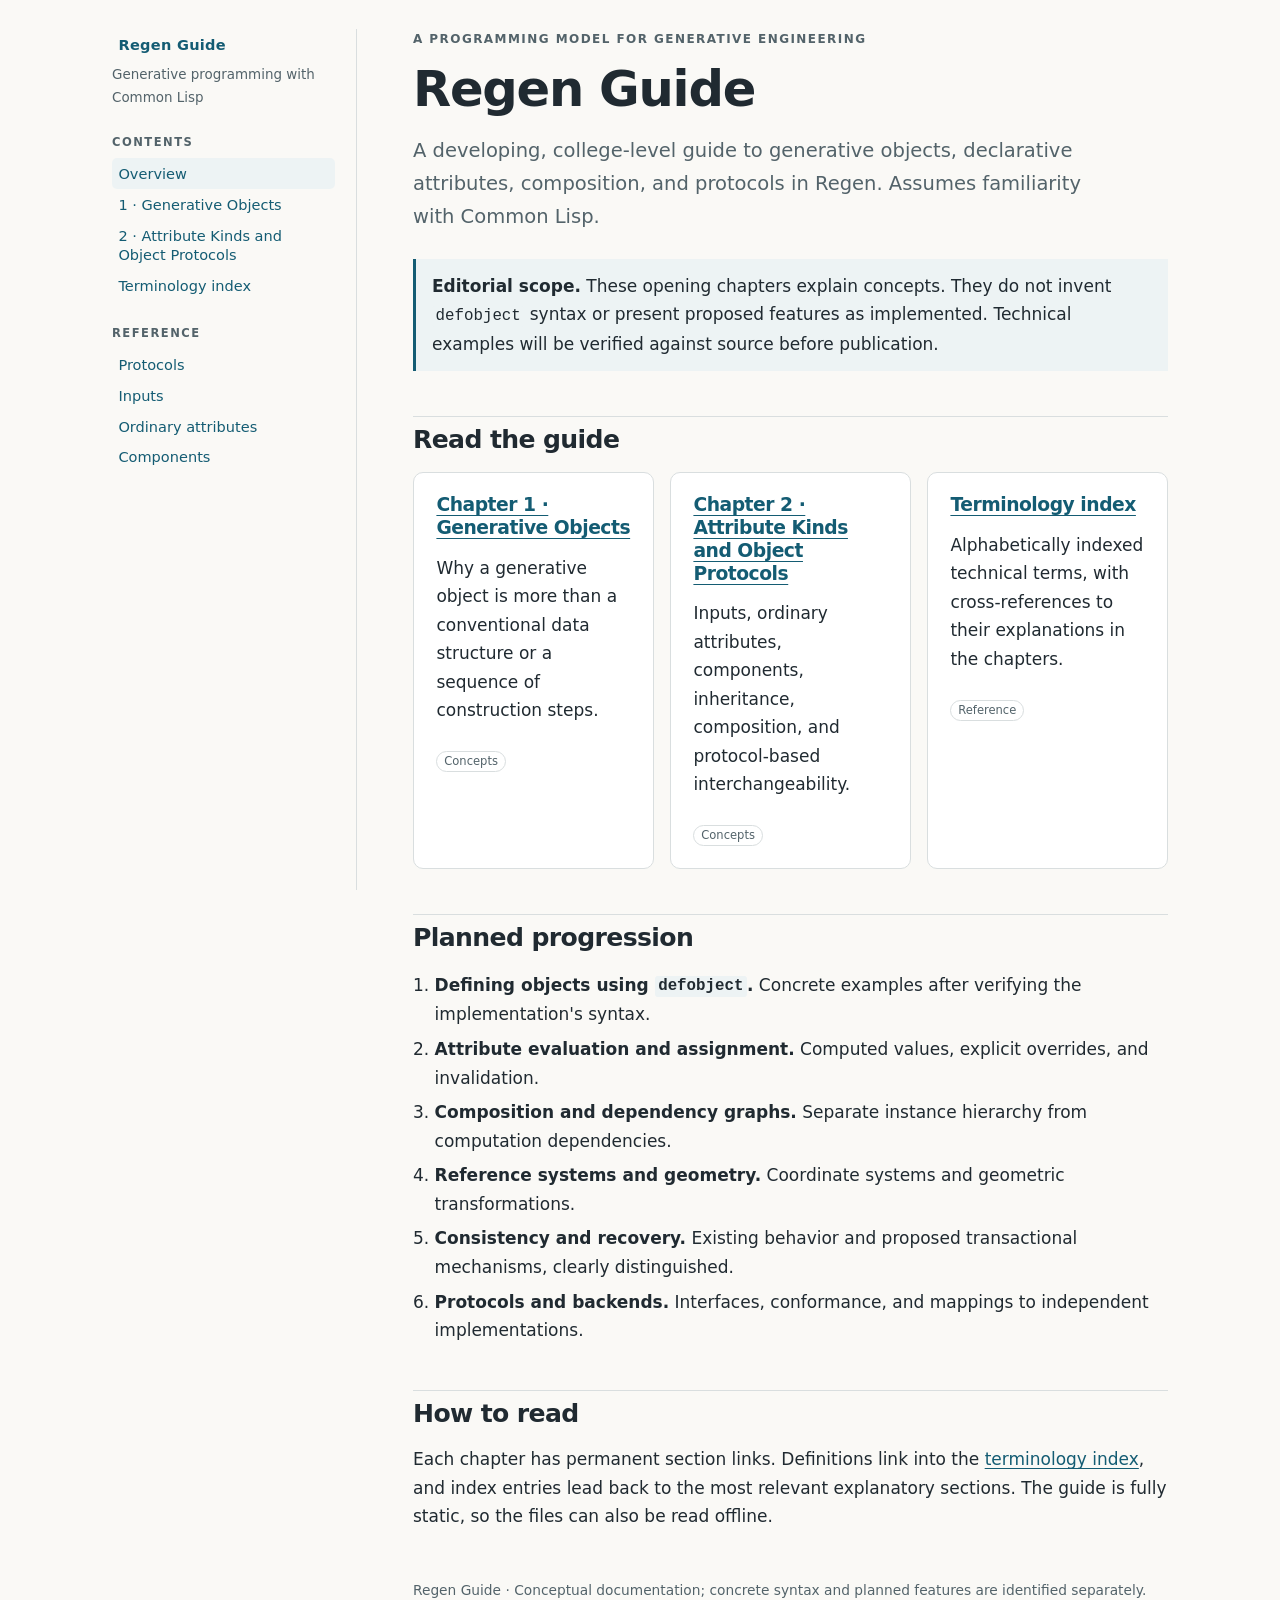
==== index.html @ 039b2e94 "Publish index.html" ====
<!doctype html>
<html lang="en"><head><meta charset="utf-8"><meta name="viewport" content="width=device-width,initial-scale=1"><meta name="description" content="Regen Guide: concepts, object protocols and terminology for generative programming with Common Lisp"><title>Home · Regen Guide</title><link rel="stylesheet" href="assets/site.css"></head>
<body><a class="skip" href="#content">Skip to content</a><div class="layout"><aside class="sidebar" aria-label="Guide navigation"><a class="brand" href="index.html">Regen Guide</a><p class="subtitle">Generative programming with Common Lisp</p><nav class="links"><div class="nav-heading">Contents</div><a href="index.html" aria-current="page">Overview</a><a href="chapters/01-generative-objects.html">1 · Generative Objects</a><a href="chapters/02-attribute-kinds-and-object-protocols.html">2 · Attribute Kinds and Object Protocols</a><a href="glossary.html">Terminology index</a><div class="nav-heading">Reference</div><a href="glossary.html#protocol">Protocols</a><a href="glossary.html#input">Inputs</a><a href="glossary.html#ordinary-attribute">Ordinary attributes</a><a href="glossary.html#component">Components</a></nav></aside><main id="content"><header class="eyebrow">A programming model for generative engineering</header>
<h1>Regen Guide</h1><p class="lead">A developing, college-level guide to generative objects, declarative attributes, composition, and protocols in Regen. Assumes familiarity with Common Lisp.</p>
<div class="note"><strong>Editorial scope.</strong> These opening chapters explain concepts. They do not invent <code>defobject</code> syntax or present proposed features as implemented. Technical examples will be verified against source before publication.</div>
<h2 id="chapters">Read the guide</h2><div class="grid">
<section class="card"><h3><a href="chapters/01-generative-objects.html">Chapter 1 · Generative Objects</a></h3><p>Why a generative object is more than a conventional data structure or a sequence of construction steps.</p><span class="badge">Concepts</span></section>
<section class="card"><h3><a href="chapters/02-attribute-kinds-and-object-protocols.html">Chapter 2 · Attribute Kinds and Object Protocols</a></h3><p>Inputs, ordinary attributes, components, inheritance, composition, and protocol-based interchangeability.</p><span class="badge">Concepts</span></section>
<section class="card"><h3><a href="glossary.html">Terminology index</a></h3><p>Alphabetically indexed technical terms, with cross-references to their explanations in the chapters.</p><span class="badge">Reference</span></section></div>
<h2 id="roadmap">Planned progression</h2><ol><li><strong>Defining objects using <code>defobject</code>.</strong> Concrete examples after verifying the implementation's syntax.</li><li><strong>Attribute evaluation and assignment.</strong> Computed values, explicit overrides, and invalidation.</li><li><strong>Composition and dependency graphs.</strong> Separate instance hierarchy from computation dependencies.</li><li><strong>Reference systems and geometry.</strong> Coordinate systems and geometric transformations.</li><li><strong>Consistency and recovery.</strong> Existing behavior and proposed transactional mechanisms, clearly distinguished.</li><li><strong>Protocols and backends.</strong> Interfaces, conformance, and mappings to independent implementations.</li></ol>
<h2 id="reading">How to read</h2><p>Each chapter has permanent section links. Definitions link into the <a href="glossary.html">terminology index</a>, and index entries lead back to the most relevant explanatory sections. The guide is fully static, so the files can also be read offline.</p><footer>Regen Guide · Conceptual documentation; concrete syntax and planned features are identified separately.</footer></main></div></body></html>
---- assets/site.css ----
:root{color-scheme:light dark;--bg:#faf9f6;--ink:#202a31;--muted:#53636a;--paper:#fff;--line:#d9dedf;--accent:#145c73;--subtle:#edf3f4;--max:1120px}
@media(prefers-color-scheme:dark){:root{--bg:#171d20;--ink:#e8ebec;--muted:#acb9be;--paper:#20282c;--line:#3b494d;--accent:#91d4e5;--subtle:#273337}}
*{box-sizing:border-box}html{scroll-behavior:smooth;scroll-padding-top:1.4rem}body{margin:0;background:var(--bg);color:var(--ink);font:17px/1.68 system-ui,-apple-system,BlinkMacSystemFont,"Segoe UI",sans-serif}a{color:var(--accent);text-underline-offset:.2em}a:hover{text-decoration-thickness:2px}.skip{position:absolute;left:-1000px;top:0;background:var(--paper);padding:.5rem}.skip:focus{left:1rem;z-index:5}.layout{max-width:var(--max);margin:auto;display:grid;grid-template-columns:245px minmax(0,1fr);gap:3.5rem;padding:1.8rem 2rem 5rem}.sidebar{position:sticky;top:1.2rem;height:calc(100vh - 2.4rem);overflow-y:auto;overscroll-behavior:contain;align-self:start;border-right:1px solid var(--line);padding-right:1.3rem}.brand{font-weight:800;font-size:1.28rem;letter-spacing:.02em;text-decoration:none}.subtitle{color:var(--muted);font-size:.84rem;margin:.3rem 0 1.5rem}.nav-heading{font-size:.72rem;text-transform:uppercase;letter-spacing:.13em;color:var(--muted);font-weight:750;margin:1.5rem 0 .35rem}.sidebar a{display:block;padding:.36rem .4rem;border-radius:5px;text-decoration:none;line-height:1.32;font-size:.91rem}.sidebar a:hover,.sidebar a[aria-current=page]{background:var(--subtle)}main{min-width:0;max-width:770px}header.eyebrow{font-size:.75rem;text-transform:uppercase;letter-spacing:.12em;color:var(--muted);font-weight:750}h1,h2,h3{line-height:1.22;letter-spacing:-.025em}h1{font-size:clamp(2rem,4vw,3.1rem);margin:.6rem 0 1rem}h2{font-size:1.57rem;margin:2.8rem 0 1rem;padding-top:.5rem;border-top:1px solid var(--line)}h3{font-size:1.17rem;margin-top:1.7rem}p{margin:.85rem 0 1.3rem}ul,ol{padding-left:1.35rem}li{margin:.38rem 0}.lead{font-size:1.22rem;color:var(--muted);max-width:44rem}.card{background:var(--paper);border:1px solid var(--line);border-radius:10px;padding:1.25rem 1.4rem;margin:1rem 0}.card h3{margin:.1rem 0 .5rem}.grid{display:grid;grid-template-columns:repeat(auto-fit,minmax(230px,1fr));gap:1rem}.grid .card{margin:0}.toc{list-style:none;padding:0}.toc li{padding:.26rem 0}.note{border-left:3px solid var(--accent);background:var(--subtle);padding:.8rem 1rem;margin:1.6rem 0}.badge{font-size:.72rem;padding:.15rem .43rem;border:1px solid var(--line);border-radius:100px;color:var(--muted);white-space:nowrap}.term{scroll-margin-top:1rem}.definition{border-bottom:1px solid var(--line);padding:.65rem 0 1.1rem}.definition dt{font-weight:750;font-size:1.1rem}.definition dd{margin:.2rem 0}.alphabet{display:flex;flex-wrap:wrap;gap:.45rem;margin:1.3rem 0}.alphabet a{border:1px solid var(--line);border-radius:5px;padding:.1rem .55rem;text-decoration:none}.bottomnav{display:flex;justify-content:space-between;flex-wrap:wrap;gap:1.2rem;margin-top:3.4rem;border-top:1px solid var(--line);padding-top:1.2rem}footer{font-size:.86rem;color:var(--muted);margin-top:3rem}code{font-size:.93em;background:var(--subtle);padding:.09rem .22rem;border-radius:3px}a:focus-visible{outline:2px solid var(--accent);outline-offset:3px}@media(max-width:760px){.layout{display:block;padding:1.2rem 1.15rem 3rem}.sidebar{position:static;height:auto;border-right:0;border-bottom:1px solid var(--line);padding:0 0 1rem;margin-bottom:1.8rem}.sidebar .links{display:flex;flex-wrap:wrap;gap:.25rem}.sidebar .nav-heading{width:100%;margin:1rem 0 0}.sidebar a{font-size:.86rem;padding:.32rem .5rem}h2{margin-top:2.1rem}}
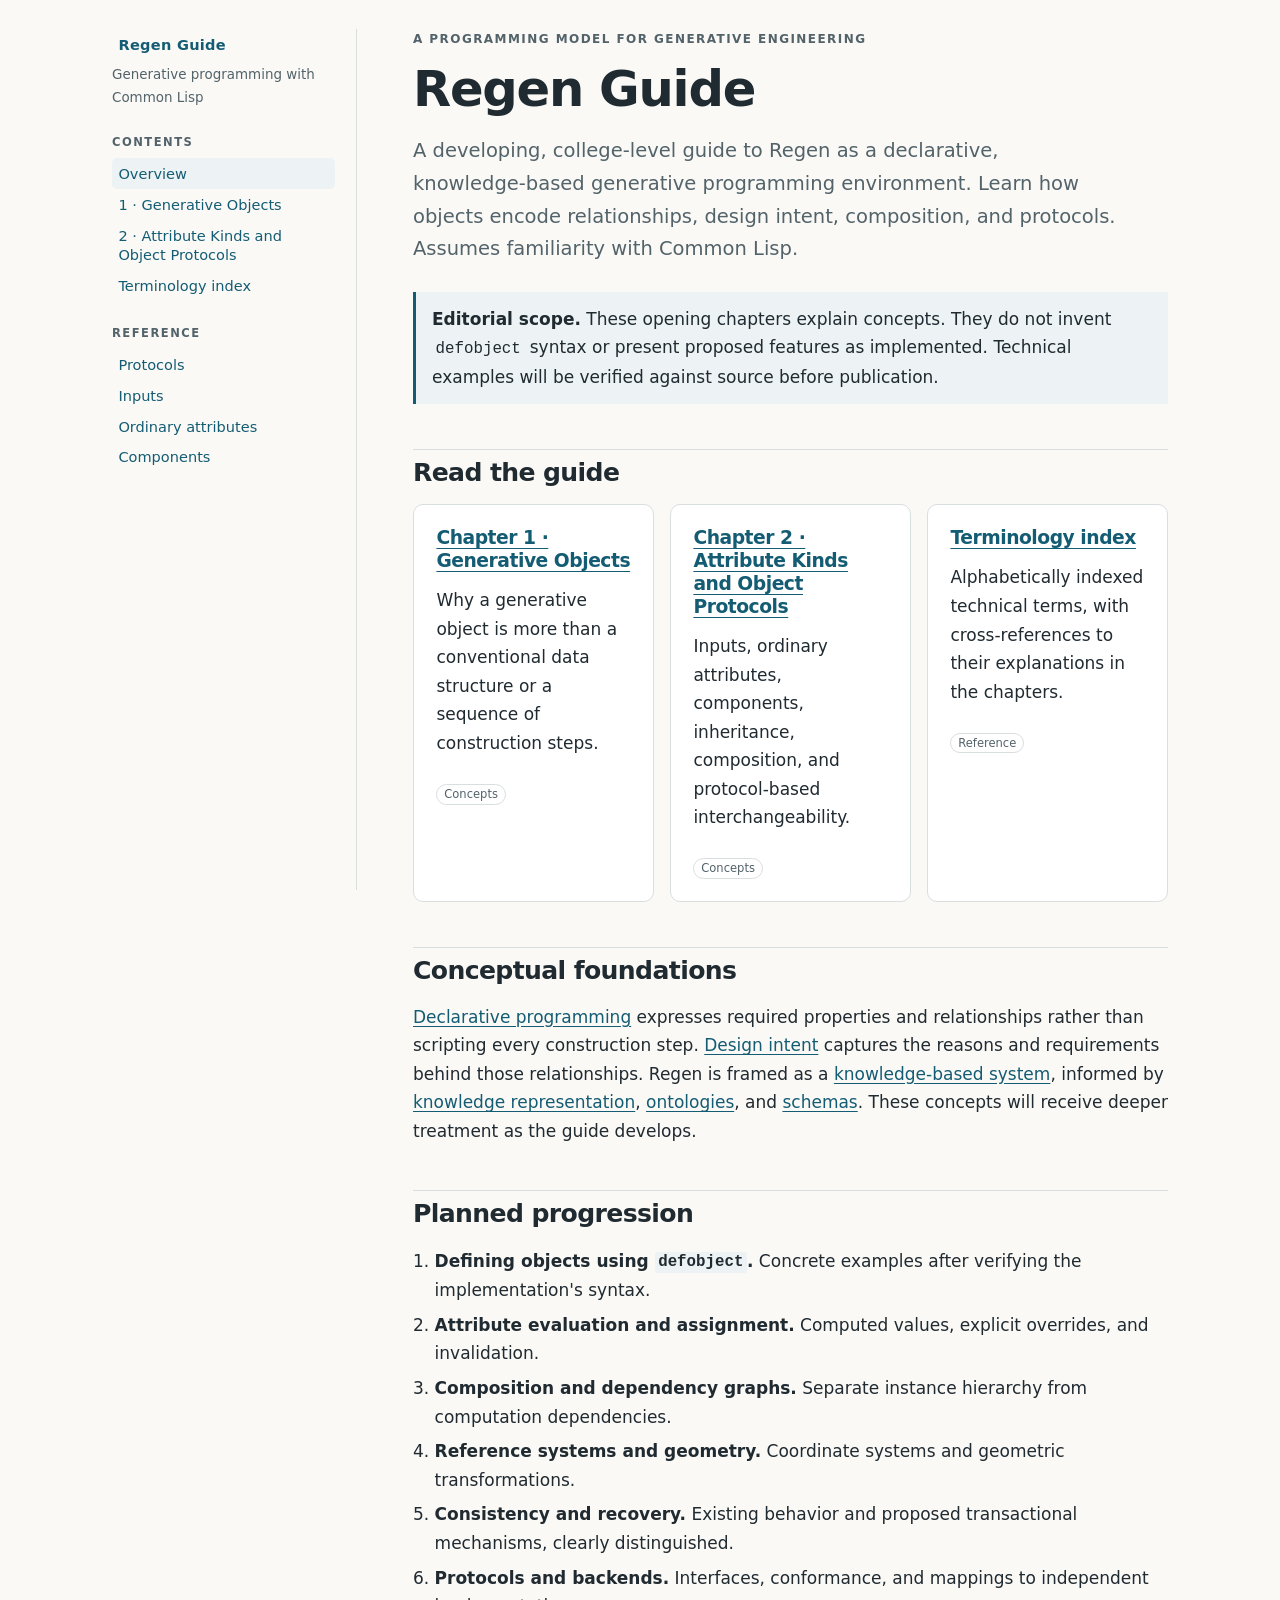
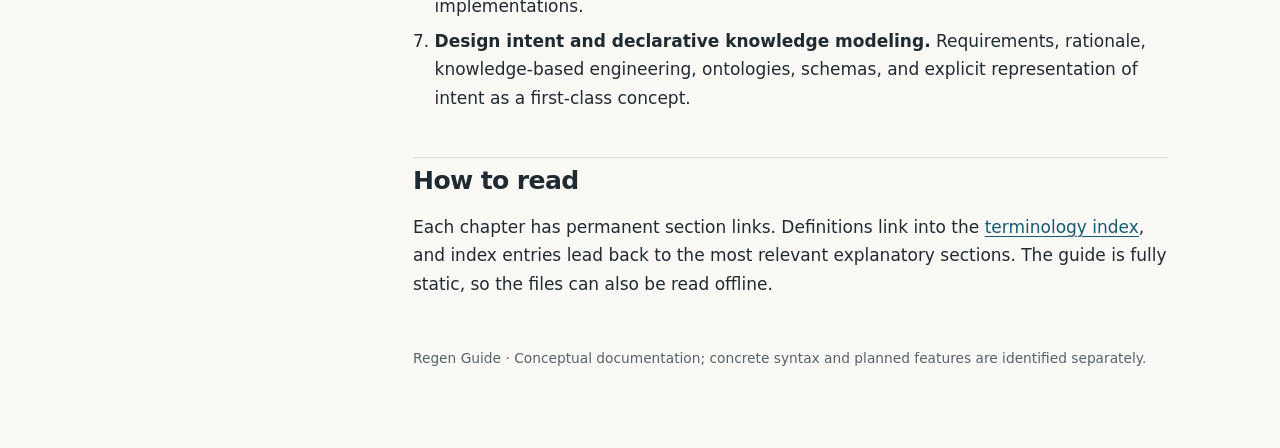
==== commit 79557f02: "Frame Regen as declarative, intent-driven knowledge-based engineering" ====
--- a/index.html
+++ b/index.html
@@ -1,11 +1,11 @@
 <!doctype html>
 <html lang="en"><head><meta charset="utf-8"><meta name="viewport" content="width=device-width,initial-scale=1"><meta name="description" content="Regen Guide: concepts, object protocols and terminology for generative programming with Common Lisp"><title>Home · Regen Guide</title><link rel="stylesheet" href="assets/site.css"></head>
 <body><a class="skip" href="#content">Skip to content</a><div class="layout"><aside class="sidebar" aria-label="Guide navigation"><a class="brand" href="index.html">Regen Guide</a><p class="subtitle">Generative programming with Common Lisp</p><nav class="links"><div class="nav-heading">Contents</div><a href="index.html" aria-current="page">Overview</a><a href="chapters/01-generative-objects.html">1 · Generative Objects</a><a href="chapters/02-attribute-kinds-and-object-protocols.html">2 · Attribute Kinds and Object Protocols</a><a href="glossary.html">Terminology index</a><div class="nav-heading">Reference</div><a href="glossary.html#protocol">Protocols</a><a href="glossary.html#input">Inputs</a><a href="glossary.html#ordinary-attribute">Ordinary attributes</a><a href="glossary.html#component">Components</a></nav></aside><main id="content"><header class="eyebrow">A programming model for generative engineering</header>
-<h1>Regen Guide</h1><p class="lead">A developing, college-level guide to generative objects, declarative attributes, composition, and protocols in Regen. Assumes familiarity with Common Lisp.</p>
+<h1>Regen Guide</h1><p class="lead">A developing, college-level guide to Regen as a declarative, knowledge-based generative programming environment. Learn how objects encode relationships, design intent, composition, and protocols. Assumes familiarity with Common Lisp.</p>
 <div class="note"><strong>Editorial scope.</strong> These opening chapters explain concepts. They do not invent <code>defobject</code> syntax or present proposed features as implemented. Technical examples will be verified against source before publication.</div>
 <h2 id="chapters">Read the guide</h2><div class="grid">
 <section class="card"><h3><a href="chapters/01-generative-objects.html">Chapter 1 · Generative Objects</a></h3><p>Why a generative object is more than a conventional data structure or a sequence of construction steps.</p><span class="badge">Concepts</span></section>
 <section class="card"><h3><a href="chapters/02-attribute-kinds-and-object-protocols.html">Chapter 2 · Attribute Kinds and Object Protocols</a></h3><p>Inputs, ordinary attributes, components, inheritance, composition, and protocol-based interchangeability.</p><span class="badge">Concepts</span></section>
 <section class="card"><h3><a href="glossary.html">Terminology index</a></h3><p>Alphabetically indexed technical terms, with cross-references to their explanations in the chapters.</p><span class="badge">Reference</span></section></div>
-<h2 id="roadmap">Planned progression</h2><ol><li><strong>Defining objects using <code>defobject</code>.</strong> Concrete examples after verifying the implementation's syntax.</li><li><strong>Attribute evaluation and assignment.</strong> Computed values, explicit overrides, and invalidation.</li><li><strong>Composition and dependency graphs.</strong> Separate instance hierarchy from computation dependencies.</li><li><strong>Reference systems and geometry.</strong> Coordinate systems and geometric transformations.</li><li><strong>Consistency and recovery.</strong> Existing behavior and proposed transactional mechanisms, clearly distinguished.</li><li><strong>Protocols and backends.</strong> Interfaces, conformance, and mappings to independent implementations.</li></ol>
+<h2 id="conceptual-foundations">Conceptual foundations</h2><p><a href="glossary.html#declarative-programming">Declarative programming</a> expresses required properties and relationships rather than scripting every construction step. <a href="glossary.html#design-intent">Design intent</a> captures the reasons and requirements behind those relationships. Regen is framed as a <a href="glossary.html#knowledge-based-system">knowledge-based system</a>, informed by <a href="glossary.html#knowledge-representation">knowledge representation</a>, <a href="glossary.html#ontology">ontologies</a>, and <a href="glossary.html#schema">schemas</a>. These concepts will receive deeper treatment as the guide develops.</p><h2 id="roadmap">Planned progression</h2><ol><li><strong>Defining objects using <code>defobject</code>.</strong> Concrete examples after verifying the implementation's syntax.</li><li><strong>Attribute evaluation and assignment.</strong> Computed values, explicit overrides, and invalidation.</li><li><strong>Composition and dependency graphs.</strong> Separate instance hierarchy from computation dependencies.</li><li><strong>Reference systems and geometry.</strong> Coordinate systems and geometric transformations.</li><li><strong>Consistency and recovery.</strong> Existing behavior and proposed transactional mechanisms, clearly distinguished.</li><li><strong>Protocols and backends.</strong> Interfaces, conformance, and mappings to independent implementations.</li><li><strong>Design intent and declarative knowledge modeling.</strong> Requirements, rationale, knowledge-based engineering, ontologies, schemas, and explicit representation of intent as a first-class concept.</li></ol>
 <h2 id="reading">How to read</h2><p>Each chapter has permanent section links. Definitions link into the <a href="glossary.html">terminology index</a>, and index entries lead back to the most relevant explanatory sections. The guide is fully static, so the files can also be read offline.</p><footer>Regen Guide · Conceptual documentation; concrete syntax and planned features are identified separately.</footer></main></div></body></html>
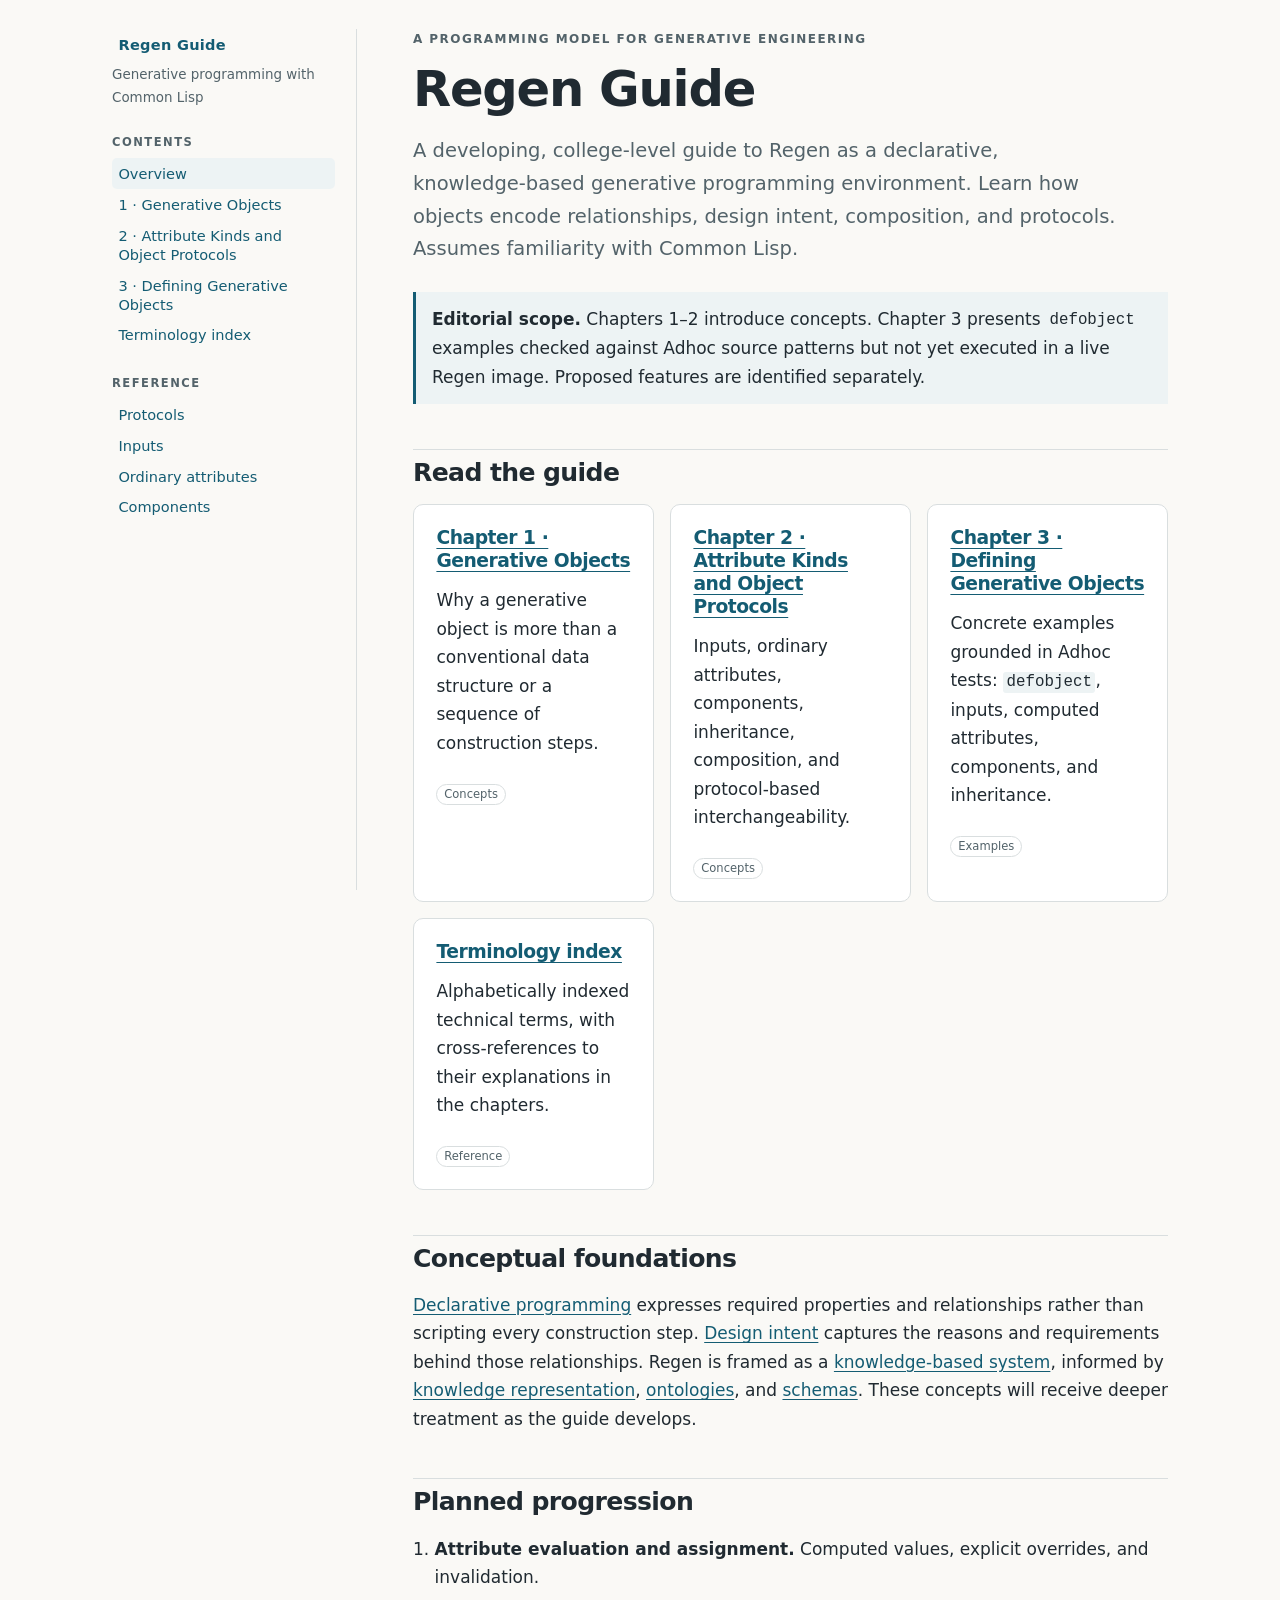
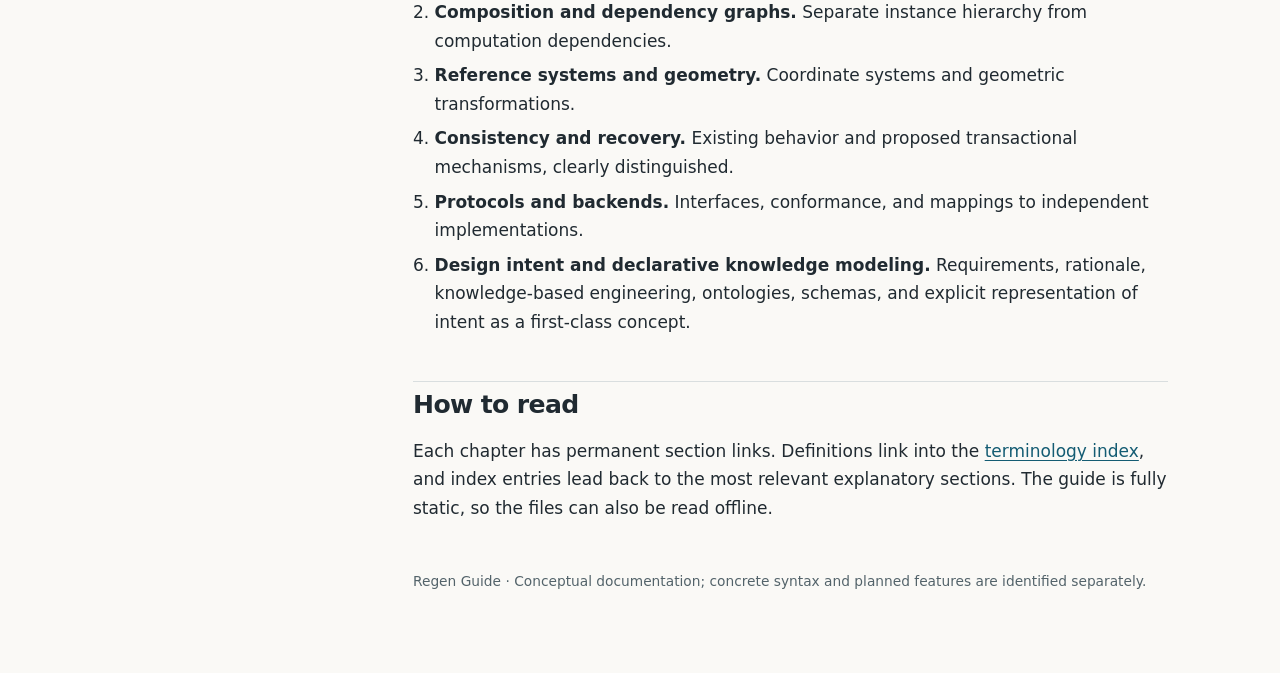
==== commit 6f9976dc: "Link Chapter 3 into guide navigation" ====
--- a/index.html
+++ b/index.html
@@ -1,11 +1,12 @@
 <!doctype html>
 <html lang="en"><head><meta charset="utf-8"><meta name="viewport" content="width=device-width,initial-scale=1"><meta name="description" content="Regen Guide: concepts, object protocols and terminology for generative programming with Common Lisp"><title>Home · Regen Guide</title><link rel="stylesheet" href="assets/site.css"></head>
-<body><a class="skip" href="#content">Skip to content</a><div class="layout"><aside class="sidebar" aria-label="Guide navigation"><a class="brand" href="index.html">Regen Guide</a><p class="subtitle">Generative programming with Common Lisp</p><nav class="links"><div class="nav-heading">Contents</div><a href="index.html" aria-current="page">Overview</a><a href="chapters/01-generative-objects.html">1 · Generative Objects</a><a href="chapters/02-attribute-kinds-and-object-protocols.html">2 · Attribute Kinds and Object Protocols</a><a href="glossary.html">Terminology index</a><div class="nav-heading">Reference</div><a href="glossary.html#protocol">Protocols</a><a href="glossary.html#input">Inputs</a><a href="glossary.html#ordinary-attribute">Ordinary attributes</a><a href="glossary.html#component">Components</a></nav></aside><main id="content"><header class="eyebrow">A programming model for generative engineering</header>
+<body><a class="skip" href="#content">Skip to content</a><div class="layout"><aside class="sidebar" aria-label="Guide navigation"><a class="brand" href="index.html">Regen Guide</a><p class="subtitle">Generative programming with Common Lisp</p><nav class="links"><div class="nav-heading">Contents</div><a href="index.html" aria-current="page">Overview</a><a href="chapters/01-generative-objects.html">1 · Generative Objects</a><a href="chapters/02-attribute-kinds-and-object-protocols.html">2 · Attribute Kinds and Object Protocols</a><a href="chapters/03-defining-generative-objects.html">3 · Defining Generative Objects</a><a href="glossary.html">Terminology index</a><div class="nav-heading">Reference</div><a href="glossary.html#protocol">Protocols</a><a href="glossary.html#input">Inputs</a><a href="glossary.html#ordinary-attribute">Ordinary attributes</a><a href="glossary.html#component">Components</a></nav></aside><main id="content"><header class="eyebrow">A programming model for generative engineering</header>
 <h1>Regen Guide</h1><p class="lead">A developing, college-level guide to Regen as a declarative, knowledge-based generative programming environment. Learn how objects encode relationships, design intent, composition, and protocols. Assumes familiarity with Common Lisp.</p>
-<div class="note"><strong>Editorial scope.</strong> These opening chapters explain concepts. They do not invent <code>defobject</code> syntax or present proposed features as implemented. Technical examples will be verified against source before publication.</div>
+<div class="note"><strong>Editorial scope.</strong> Chapters 1–2 introduce concepts. Chapter 3 presents <code>defobject</code> examples checked against Adhoc source patterns but not yet executed in a live Regen image. Proposed features are identified separately.</div>
 <h2 id="chapters">Read the guide</h2><div class="grid">
 <section class="card"><h3><a href="chapters/01-generative-objects.html">Chapter 1 · Generative Objects</a></h3><p>Why a generative object is more than a conventional data structure or a sequence of construction steps.</p><span class="badge">Concepts</span></section>
 <section class="card"><h3><a href="chapters/02-attribute-kinds-and-object-protocols.html">Chapter 2 · Attribute Kinds and Object Protocols</a></h3><p>Inputs, ordinary attributes, components, inheritance, composition, and protocol-based interchangeability.</p><span class="badge">Concepts</span></section>
+<section class="card"><h3><a href="chapters/03-defining-generative-objects.html">Chapter 3 · Defining Generative Objects</a></h3><p>Concrete examples grounded in Adhoc tests: <code>defobject</code>, inputs, computed attributes, components, and inheritance.</p><span class="badge">Examples</span></section>
 <section class="card"><h3><a href="glossary.html">Terminology index</a></h3><p>Alphabetically indexed technical terms, with cross-references to their explanations in the chapters.</p><span class="badge">Reference</span></section></div>
-<h2 id="conceptual-foundations">Conceptual foundations</h2><p><a href="glossary.html#declarative-programming">Declarative programming</a> expresses required properties and relationships rather than scripting every construction step. <a href="glossary.html#design-intent">Design intent</a> captures the reasons and requirements behind those relationships. Regen is framed as a <a href="glossary.html#knowledge-based-system">knowledge-based system</a>, informed by <a href="glossary.html#knowledge-representation">knowledge representation</a>, <a href="glossary.html#ontology">ontologies</a>, and <a href="glossary.html#schema">schemas</a>. These concepts will receive deeper treatment as the guide develops.</p><h2 id="roadmap">Planned progression</h2><ol><li><strong>Defining objects using <code>defobject</code>.</strong> Concrete examples after verifying the implementation's syntax.</li><li><strong>Attribute evaluation and assignment.</strong> Computed values, explicit overrides, and invalidation.</li><li><strong>Composition and dependency graphs.</strong> Separate instance hierarchy from computation dependencies.</li><li><strong>Reference systems and geometry.</strong> Coordinate systems and geometric transformations.</li><li><strong>Consistency and recovery.</strong> Existing behavior and proposed transactional mechanisms, clearly distinguished.</li><li><strong>Protocols and backends.</strong> Interfaces, conformance, and mappings to independent implementations.</li><li><strong>Design intent and declarative knowledge modeling.</strong> Requirements, rationale, knowledge-based engineering, ontologies, schemas, and explicit representation of intent as a first-class concept.</li></ol>
+<h2 id="conceptual-foundations">Conceptual foundations</h2><p><a href="glossary.html#declarative-programming">Declarative programming</a> expresses required properties and relationships rather than scripting every construction step. <a href="glossary.html#design-intent">Design intent</a> captures the reasons and requirements behind those relationships. Regen is framed as a <a href="glossary.html#knowledge-based-system">knowledge-based system</a>, informed by <a href="glossary.html#knowledge-representation">knowledge representation</a>, <a href="glossary.html#ontology">ontologies</a>, and <a href="glossary.html#schema">schemas</a>. These concepts will receive deeper treatment as the guide develops.</p><h2 id="roadmap">Planned progression</h2><ol><li><strong>Attribute evaluation and assignment.</strong> Computed values, explicit overrides, and invalidation.</li><li><strong>Composition and dependency graphs.</strong> Separate instance hierarchy from computation dependencies.</li><li><strong>Reference systems and geometry.</strong> Coordinate systems and geometric transformations.</li><li><strong>Consistency and recovery.</strong> Existing behavior and proposed transactional mechanisms, clearly distinguished.</li><li><strong>Protocols and backends.</strong> Interfaces, conformance, and mappings to independent implementations.</li><li><strong>Design intent and declarative knowledge modeling.</strong> Requirements, rationale, knowledge-based engineering, ontologies, schemas, and explicit representation of intent as a first-class concept.</li></ol>
 <h2 id="reading">How to read</h2><p>Each chapter has permanent section links. Definitions link into the <a href="glossary.html">terminology index</a>, and index entries lead back to the most relevant explanatory sections. The guide is fully static, so the files can also be read offline.</p><footer>Regen Guide · Conceptual documentation; concrete syntax and planned features are identified separately.</footer></main></div></body></html>
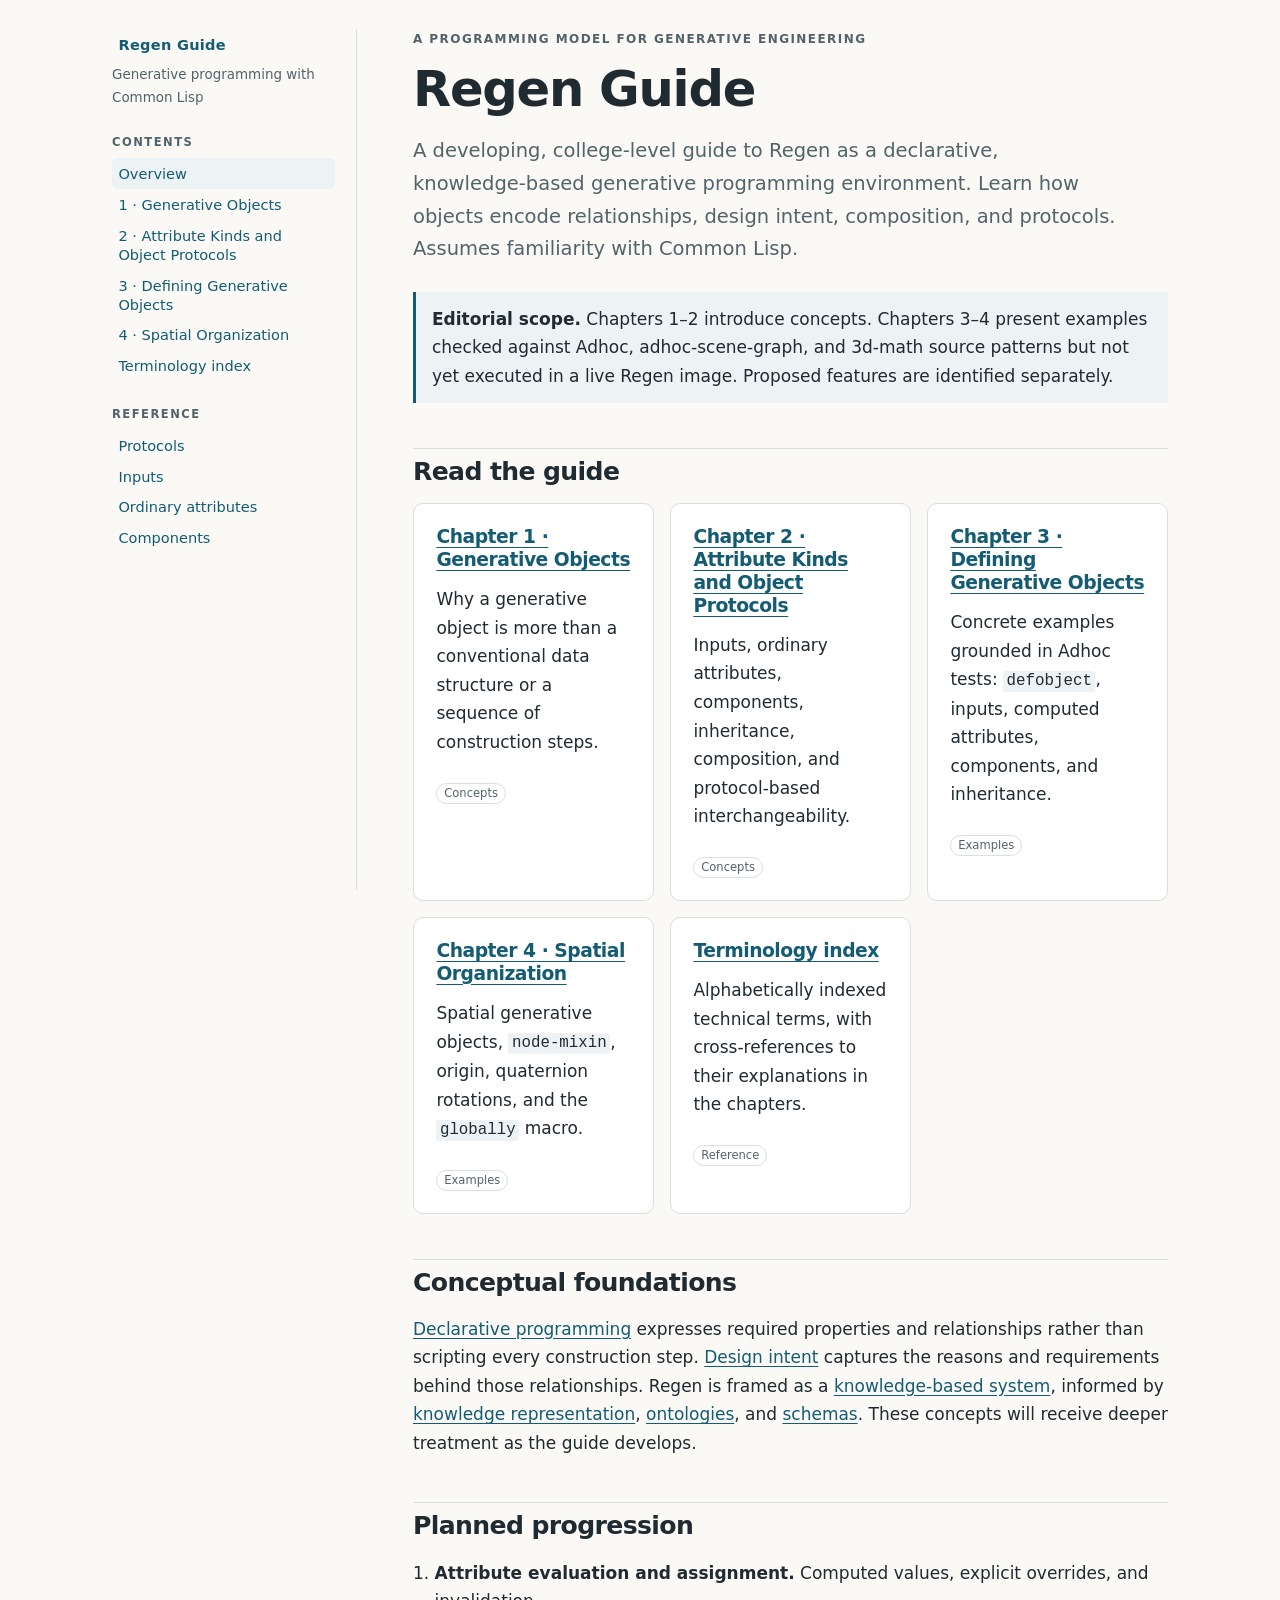
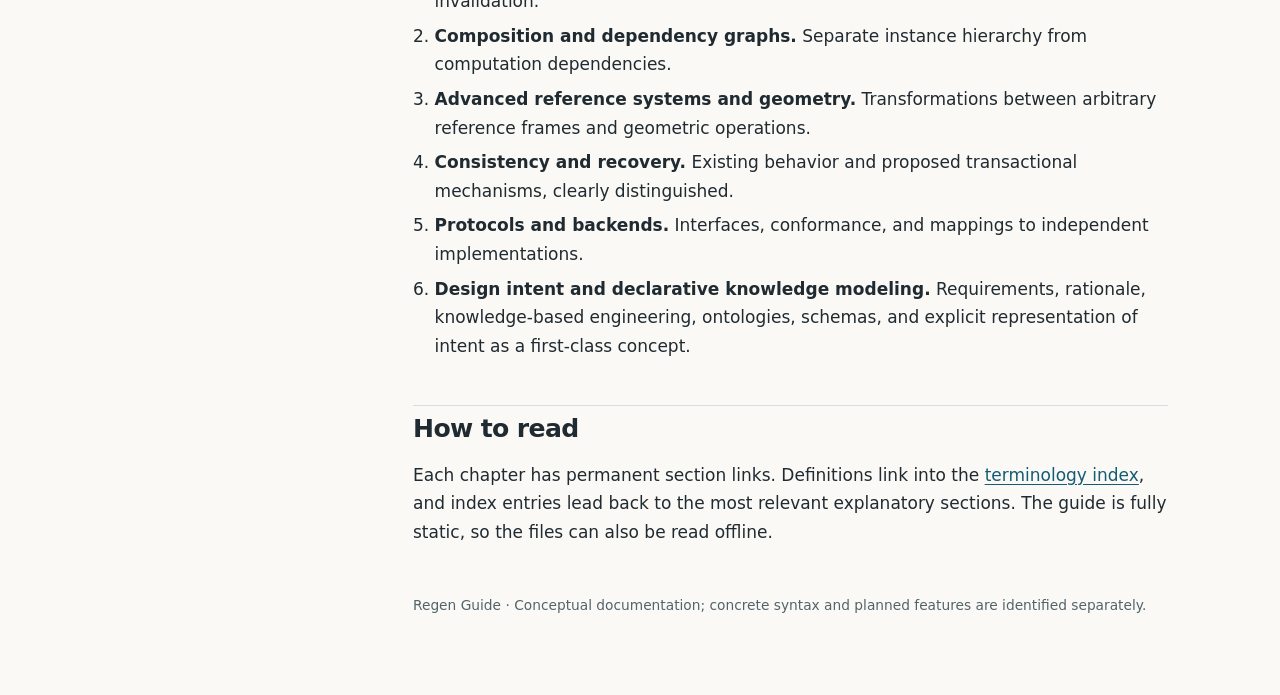
==== commit a01163e6: "Integrate spatial Chapter 4 into guide" ====
--- a/index.html
+++ b/index.html
@@ -1,12 +1,13 @@
 <!doctype html>
 <html lang="en"><head><meta charset="utf-8"><meta name="viewport" content="width=device-width,initial-scale=1"><meta name="description" content="Regen Guide: concepts, object protocols and terminology for generative programming with Common Lisp"><title>Home · Regen Guide</title><link rel="stylesheet" href="assets/site.css"></head>
-<body><a class="skip" href="#content">Skip to content</a><div class="layout"><aside class="sidebar" aria-label="Guide navigation"><a class="brand" href="index.html">Regen Guide</a><p class="subtitle">Generative programming with Common Lisp</p><nav class="links"><div class="nav-heading">Contents</div><a href="index.html" aria-current="page">Overview</a><a href="chapters/01-generative-objects.html">1 · Generative Objects</a><a href="chapters/02-attribute-kinds-and-object-protocols.html">2 · Attribute Kinds and Object Protocols</a><a href="chapters/03-defining-generative-objects.html">3 · Defining Generative Objects</a><a href="glossary.html">Terminology index</a><div class="nav-heading">Reference</div><a href="glossary.html#protocol">Protocols</a><a href="glossary.html#input">Inputs</a><a href="glossary.html#ordinary-attribute">Ordinary attributes</a><a href="glossary.html#component">Components</a></nav></aside><main id="content"><header class="eyebrow">A programming model for generative engineering</header>
+<body><a class="skip" href="#content">Skip to content</a><div class="layout"><aside class="sidebar" aria-label="Guide navigation"><a class="brand" href="index.html">Regen Guide</a><p class="subtitle">Generative programming with Common Lisp</p><nav class="links"><div class="nav-heading">Contents</div><a href="index.html" aria-current="page">Overview</a><a href="chapters/01-generative-objects.html">1 · Generative Objects</a><a href="chapters/02-attribute-kinds-and-object-protocols.html">2 · Attribute Kinds and Object Protocols</a><a href="chapters/03-defining-generative-objects.html">3 · Defining Generative Objects</a><a href="chapters/04-spatial-organization.html">4 · Spatial Organization</a><a href="glossary.html">Terminology index</a><div class="nav-heading">Reference</div><a href="glossary.html#protocol">Protocols</a><a href="glossary.html#input">Inputs</a><a href="glossary.html#ordinary-attribute">Ordinary attributes</a><a href="glossary.html#component">Components</a></nav></aside><main id="content"><header class="eyebrow">A programming model for generative engineering</header>
 <h1>Regen Guide</h1><p class="lead">A developing, college-level guide to Regen as a declarative, knowledge-based generative programming environment. Learn how objects encode relationships, design intent, composition, and protocols. Assumes familiarity with Common Lisp.</p>
-<div class="note"><strong>Editorial scope.</strong> Chapters 1–2 introduce concepts. Chapter 3 presents <code>defobject</code> examples checked against Adhoc source patterns but not yet executed in a live Regen image. Proposed features are identified separately.</div>
+<div class="note"><strong>Editorial scope.</strong> Chapters 1–2 introduce concepts. Chapters 3–4 present examples checked against Adhoc, adhoc-scene-graph, and 3d-math source patterns but not yet executed in a live Regen image. Proposed features are identified separately.</div>
 <h2 id="chapters">Read the guide</h2><div class="grid">
 <section class="card"><h3><a href="chapters/01-generative-objects.html">Chapter 1 · Generative Objects</a></h3><p>Why a generative object is more than a conventional data structure or a sequence of construction steps.</p><span class="badge">Concepts</span></section>
 <section class="card"><h3><a href="chapters/02-attribute-kinds-and-object-protocols.html">Chapter 2 · Attribute Kinds and Object Protocols</a></h3><p>Inputs, ordinary attributes, components, inheritance, composition, and protocol-based interchangeability.</p><span class="badge">Concepts</span></section>
 <section class="card"><h3><a href="chapters/03-defining-generative-objects.html">Chapter 3 · Defining Generative Objects</a></h3><p>Concrete examples grounded in Adhoc tests: <code>defobject</code>, inputs, computed attributes, components, and inheritance.</p><span class="badge">Examples</span></section>
+<section class="card"><h3><a href="chapters/04-spatial-organization.html">Chapter 4 · Spatial Organization</a></h3><p>Spatial generative objects, <code>node-mixin</code>, origin, quaternion rotations, and the <code>globally</code> macro.</p><span class="badge">Examples</span></section>
 <section class="card"><h3><a href="glossary.html">Terminology index</a></h3><p>Alphabetically indexed technical terms, with cross-references to their explanations in the chapters.</p><span class="badge">Reference</span></section></div>
-<h2 id="conceptual-foundations">Conceptual foundations</h2><p><a href="glossary.html#declarative-programming">Declarative programming</a> expresses required properties and relationships rather than scripting every construction step. <a href="glossary.html#design-intent">Design intent</a> captures the reasons and requirements behind those relationships. Regen is framed as a <a href="glossary.html#knowledge-based-system">knowledge-based system</a>, informed by <a href="glossary.html#knowledge-representation">knowledge representation</a>, <a href="glossary.html#ontology">ontologies</a>, and <a href="glossary.html#schema">schemas</a>. These concepts will receive deeper treatment as the guide develops.</p><h2 id="roadmap">Planned progression</h2><ol><li><strong>Attribute evaluation and assignment.</strong> Computed values, explicit overrides, and invalidation.</li><li><strong>Composition and dependency graphs.</strong> Separate instance hierarchy from computation dependencies.</li><li><strong>Reference systems and geometry.</strong> Coordinate systems and geometric transformations.</li><li><strong>Consistency and recovery.</strong> Existing behavior and proposed transactional mechanisms, clearly distinguished.</li><li><strong>Protocols and backends.</strong> Interfaces, conformance, and mappings to independent implementations.</li><li><strong>Design intent and declarative knowledge modeling.</strong> Requirements, rationale, knowledge-based engineering, ontologies, schemas, and explicit representation of intent as a first-class concept.</li></ol>
+<h2 id="conceptual-foundations">Conceptual foundations</h2><p><a href="glossary.html#declarative-programming">Declarative programming</a> expresses required properties and relationships rather than scripting every construction step. <a href="glossary.html#design-intent">Design intent</a> captures the reasons and requirements behind those relationships. Regen is framed as a <a href="glossary.html#knowledge-based-system">knowledge-based system</a>, informed by <a href="glossary.html#knowledge-representation">knowledge representation</a>, <a href="glossary.html#ontology">ontologies</a>, and <a href="glossary.html#schema">schemas</a>. These concepts will receive deeper treatment as the guide develops.</p><h2 id="roadmap">Planned progression</h2><ol><li><strong>Attribute evaluation and assignment.</strong> Computed values, explicit overrides, and invalidation.</li><li><strong>Composition and dependency graphs.</strong> Separate instance hierarchy from computation dependencies.</li><li><strong>Advanced reference systems and geometry.</strong> Transformations between arbitrary reference frames and geometric operations.</li><li><strong>Consistency and recovery.</strong> Existing behavior and proposed transactional mechanisms, clearly distinguished.</li><li><strong>Protocols and backends.</strong> Interfaces, conformance, and mappings to independent implementations.</li><li><strong>Design intent and declarative knowledge modeling.</strong> Requirements, rationale, knowledge-based engineering, ontologies, schemas, and explicit representation of intent as a first-class concept.</li></ol>
 <h2 id="reading">How to read</h2><p>Each chapter has permanent section links. Definitions link into the <a href="glossary.html">terminology index</a>, and index entries lead back to the most relevant explanatory sections. The guide is fully static, so the files can also be read offline.</p><footer>Regen Guide · Conceptual documentation; concrete syntax and planned features are identified separately.</footer></main></div></body></html>
--- a/assets/site.css
+++ b/assets/site.css
@@ -1,3 +1,5 @@
 :root{color-scheme:light dark;--bg:#faf9f6;--ink:#202a31;--muted:#53636a;--paper:#fff;--line:#d9dedf;--accent:#145c73;--subtle:#edf3f4;--max:1120px}
 @media(prefers-color-scheme:dark){:root{--bg:#171d20;--ink:#e8ebec;--muted:#acb9be;--paper:#20282c;--line:#3b494d;--accent:#91d4e5;--subtle:#273337}}
-*{box-sizing:border-box}html{scroll-behavior:smooth;scroll-padding-top:1.4rem}body{margin:0;background:var(--bg);color:var(--ink);font:17px/1.68 system-ui,-apple-system,BlinkMacSystemFont,"Segoe UI",sans-serif}a{color:var(--accent);text-underline-offset:.2em}a:hover{text-decoration-thickness:2px}.skip{position:absolute;left:-1000px;top:0;background:var(--paper);padding:.5rem}.skip:focus{left:1rem;z-index:5}.layout{max-width:var(--max);margin:auto;display:grid;grid-template-columns:245px minmax(0,1fr);gap:3.5rem;padding:1.8rem 2rem 5rem}.sidebar{position:sticky;top:1.2rem;height:calc(100vh - 2.4rem);overflow-y:auto;overscroll-behavior:contain;align-self:start;border-right:1px solid var(--line);padding-right:1.3rem}.brand{font-weight:800;font-size:1.28rem;letter-spacing:.02em;text-decoration:none}.subtitle{color:var(--muted);font-size:.84rem;margin:.3rem 0 1.5rem}.nav-heading{font-size:.72rem;text-transform:uppercase;letter-spacing:.13em;color:var(--muted);font-weight:750;margin:1.5rem 0 .35rem}.sidebar a{display:block;padding:.36rem .4rem;border-radius:5px;text-decoration:none;line-height:1.32;font-size:.91rem}.sidebar a:hover,.sidebar a[aria-current=page]{background:var(--subtle)}main{min-width:0;max-width:770px}header.eyebrow{font-size:.75rem;text-transform:uppercase;letter-spacing:.12em;color:var(--muted);font-weight:750}h1,h2,h3{line-height:1.22;letter-spacing:-.025em}h1{font-size:clamp(2rem,4vw,3.1rem);margin:.6rem 0 1rem}h2{font-size:1.57rem;margin:2.8rem 0 1rem;padding-top:.5rem;border-top:1px solid var(--line)}h3{font-size:1.17rem;margin-top:1.7rem}p{margin:.85rem 0 1.3rem}ul,ol{padding-left:1.35rem}li{margin:.38rem 0}.lead{font-size:1.22rem;color:var(--muted);max-width:44rem}.card{background:var(--paper);border:1px solid var(--line);border-radius:10px;padding:1.25rem 1.4rem;margin:1rem 0}.card h3{margin:.1rem 0 .5rem}.grid{display:grid;grid-template-columns:repeat(auto-fit,minmax(230px,1fr));gap:1rem}.grid .card{margin:0}.toc{list-style:none;padding:0}.toc li{padding:.26rem 0}.note{border-left:3px solid var(--accent);background:var(--subtle);padding:.8rem 1rem;margin:1.6rem 0}.badge{font-size:.72rem;padding:.15rem .43rem;border:1px solid var(--line);border-radius:100px;color:var(--muted);white-space:nowrap}.term{scroll-margin-top:1rem}.definition{border-bottom:1px solid var(--line);padding:.65rem 0 1.1rem}.definition dt{font-weight:750;font-size:1.1rem}.definition dd{margin:.2rem 0}.alphabet{display:flex;flex-wrap:wrap;gap:.45rem;margin:1.3rem 0}.alphabet a{border:1px solid var(--line);border-radius:5px;padding:.1rem .55rem;text-decoration:none}.bottomnav{display:flex;justify-content:space-between;flex-wrap:wrap;gap:1.2rem;margin-top:3.4rem;border-top:1px solid var(--line);padding-top:1.2rem}footer{font-size:.86rem;color:var(--muted);margin-top:3rem}code{font-size:.93em;background:var(--subtle);padding:.09rem .22rem;border-radius:3px}a:focus-visible{outline:2px solid var(--accent);outline-offset:3px}@media(max-width:760px){.layout{display:block;padding:1.2rem 1.15rem 3rem}.sidebar{position:static;height:auto;border-right:0;border-bottom:1px solid var(--line);padding:0 0 1rem;margin-bottom:1.8rem}.sidebar .links{display:flex;flex-wrap:wrap;gap:.25rem}.sidebar .nav-heading{width:100%;margin:1rem 0 0}.sidebar a{font-size:.86rem;padding:.32rem .5rem}h2{margin-top:2.1rem}}+*{box-sizing:border-box}html{scroll-behavior:smooth;scroll-padding-top:1.4rem}body{margin:0;background:var(--bg);color:var(--ink);font:17px/1.68 system-ui,-apple-system,BlinkMacSystemFont,"Segoe UI",sans-serif}a{color:var(--accent);text-underline-offset:.2em}a:hover{text-decoration-thickness:2px}.skip{position:absolute;left:-1000px;top:0;background:var(--paper);padding:.5rem}.skip:focus{left:1rem;z-index:5}.layout{max-width:var(--max);margin:auto;display:grid;grid-template-columns:245px minmax(0,1fr);gap:3.5rem;padding:1.8rem 2rem 5rem}.sidebar{position:sticky;top:1.2rem;height:calc(100vh - 2.4rem);overflow-y:auto;overscroll-behavior:contain;align-self:start;border-right:1px solid var(--line);padding-right:1.3rem}.brand{font-weight:800;font-size:1.28rem;letter-spacing:.02em;text-decoration:none}.subtitle{color:var(--muted);font-size:.84rem;margin:.3rem 0 1.5rem}.nav-heading{font-size:.72rem;text-transform:uppercase;letter-spacing:.13em;color:var(--muted);font-weight:750;margin:1.5rem 0 .35rem}.sidebar a{display:block;padding:.36rem .4rem;border-radius:5px;text-decoration:none;line-height:1.32;font-size:.91rem}.sidebar a:hover,.sidebar a[aria-current=page]{background:var(--subtle)}main{min-width:0;max-width:770px}header.eyebrow{font-size:.75rem;text-transform:uppercase;letter-spacing:.12em;color:var(--muted);font-weight:750}h1,h2,h3{line-height:1.22;letter-spacing:-.025em}h1{font-size:clamp(2rem,4vw,3.1rem);margin:.6rem 0 1rem}h2{font-size:1.57rem;margin:2.8rem 0 1rem;padding-top:.5rem;border-top:1px solid var(--line)}h3{font-size:1.17rem;margin-top:1.7rem}p{margin:.85rem 0 1.3rem}ul,ol{padding-left:1.35rem}li{margin:.38rem 0}.lead{font-size:1.22rem;color:var(--muted);max-width:44rem}.card{background:var(--paper);border:1px solid var(--line);border-radius:10px;padding:1.25rem 1.4rem;margin:1rem 0}.card h3{margin:.1rem 0 .5rem}.grid{display:grid;grid-template-columns:repeat(auto-fit,minmax(230px,1fr));gap:1rem}.grid .card{margin:0}.toc{list-style:none;padding:0}.toc li{padding:.26rem 0}.note{border-left:3px solid var(--accent);background:var(--subtle);padding:.8rem 1rem;margin:1.6rem 0}.badge{font-size:.72rem;padding:.15rem .43rem;border:1px solid var(--line);border-radius:100px;color:var(--muted);white-space:nowrap}.term{scroll-margin-top:1rem}.definition{border-bottom:1px solid var(--line);padding:.65rem 0 1.1rem}.definition dt{font-weight:750;font-size:1.1rem}.definition dd{margin:.2rem 0}.alphabet{display:flex;flex-wrap:wrap;gap:.45rem;margin:1.3rem 0}.alphabet a{border:1px solid var(--line);border-radius:5px;padding:.1rem .55rem;text-decoration:none}.bottomnav{display:flex;justify-content:space-between;flex-wrap:wrap;gap:1.2rem;margin-top:3.4rem;border-top:1px solid var(--line);padding-top:1.2rem}footer{font-size:.86rem;color:var(--muted);margin-top:3rem}code{font-size:.93em;background:var(--subtle);padding:.09rem .22rem;border-radius:3px}a:focus-visible{outline:2px solid var(--accent);outline-offset:3px}@media(max-width:760px){.layout{display:block;padding:1.2rem 1.15rem 3rem}.sidebar{position:static;height:auto;border-right:0;border-bottom:1px solid var(--line);padding:0 0 1rem;margin-bottom:1.8rem}.sidebar .links{display:flex;flex-wrap:wrap;gap:.25rem}.sidebar .nav-heading{width:100%;margin:1rem 0 0}.sidebar a{font-size:.86rem;padding:.32rem .5rem}h2{margin-top:2.1rem}}
+pre.code{max-width:100%;overflow-x:auto;padding:1rem 1.2rem;border:1px solid var(--line);border-radius:9px;background:var(--paper);line-height:1.55;tab-size:2}
+pre.code code{background:transparent;padding:0;white-space:pre;font-size:.89rem}
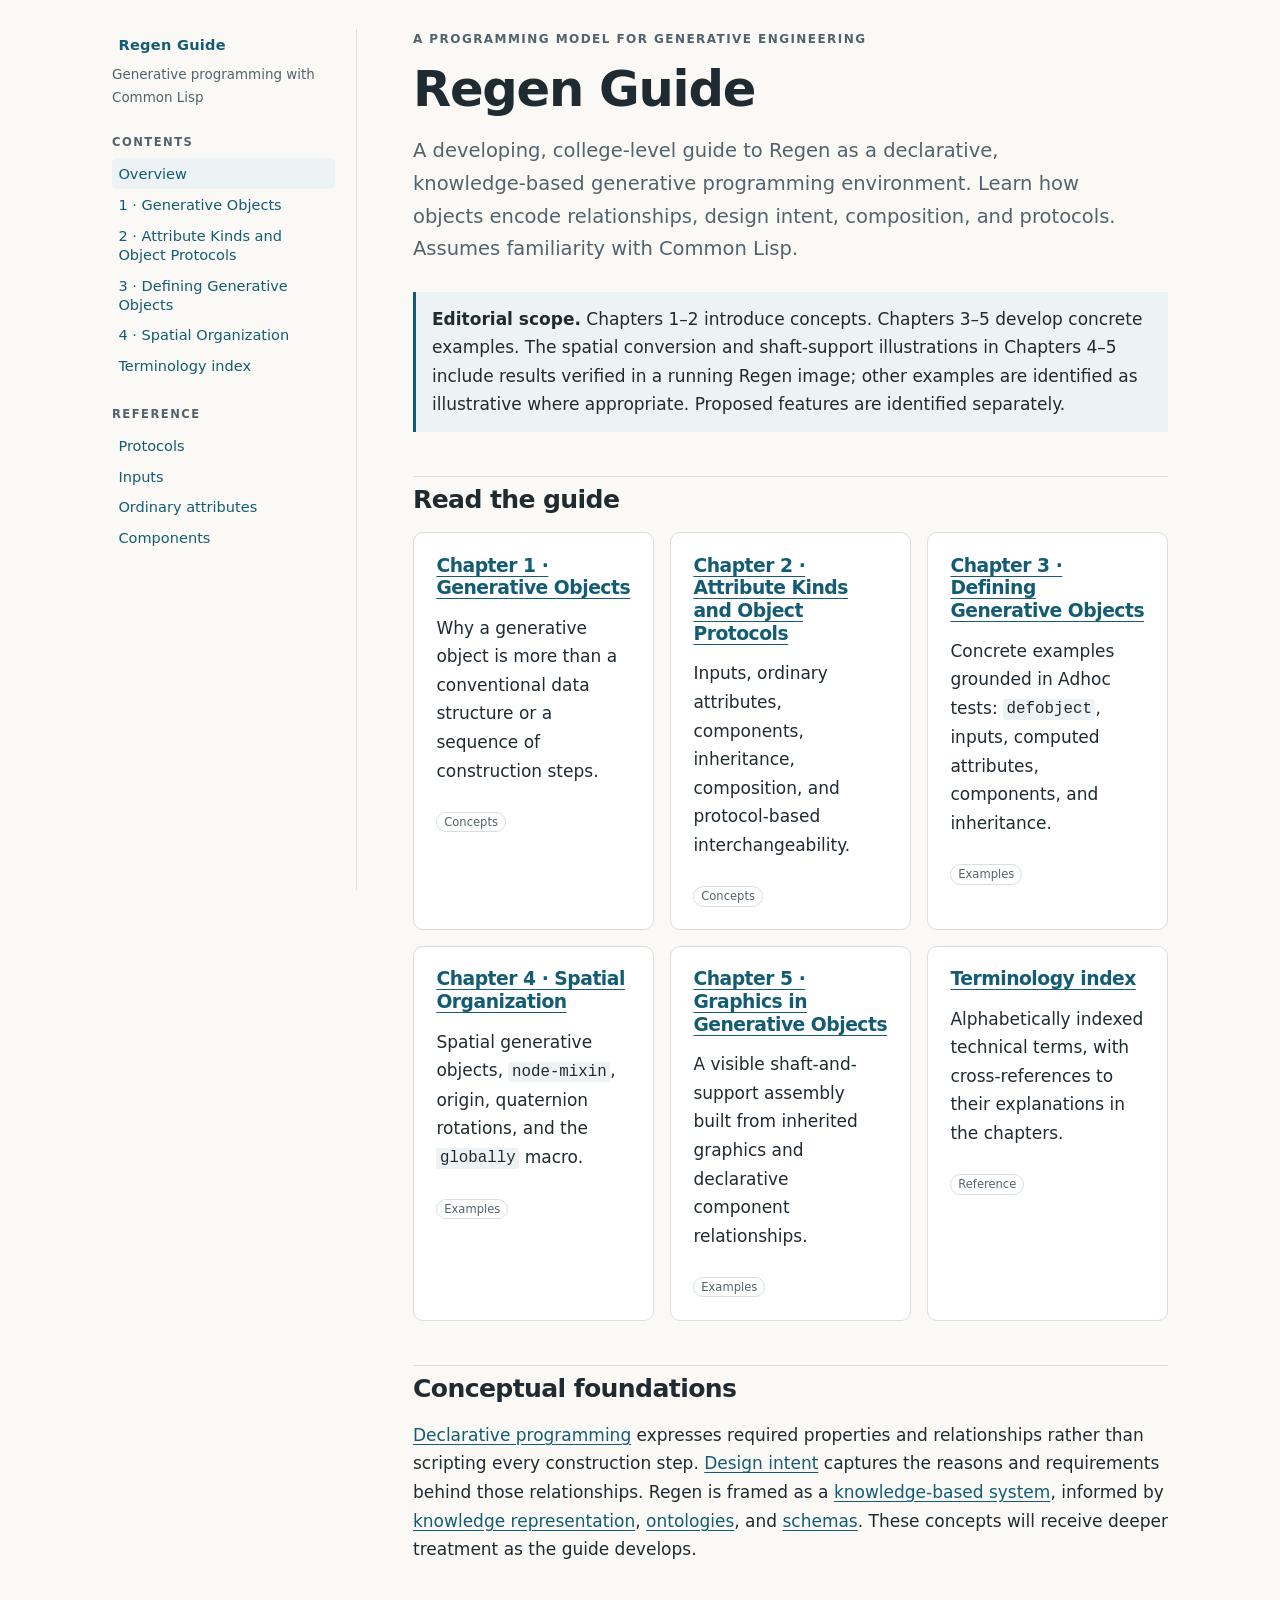
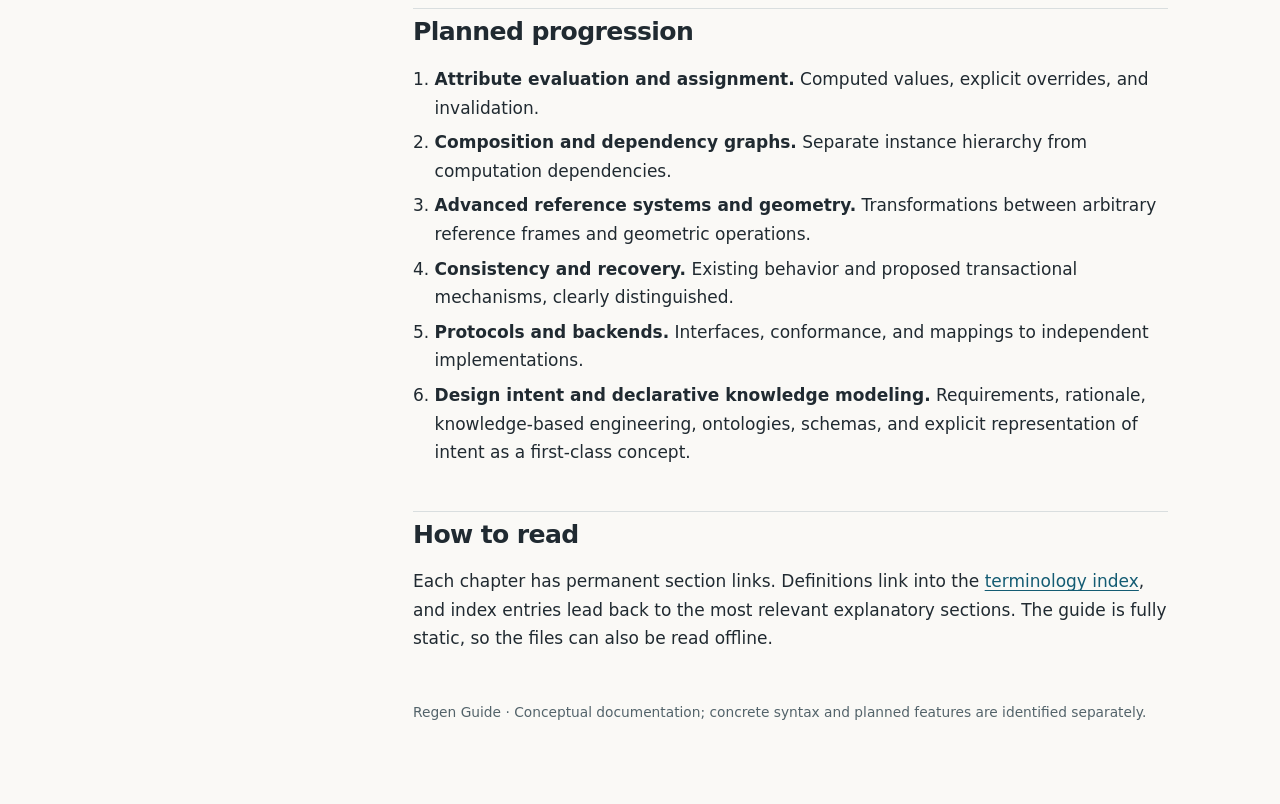
==== commit 3522c481: "List graphical generative objects chapter on guide homepage" ====
--- a/index.html
+++ b/index.html
@@ -2,12 +2,13 @@
 <html lang="en"><head><meta charset="utf-8"><meta name="viewport" content="width=device-width,initial-scale=1"><meta name="description" content="Regen Guide: concepts, object protocols and terminology for generative programming with Common Lisp"><title>Home · Regen Guide</title><link rel="stylesheet" href="assets/site.css"></head>
 <body><a class="skip" href="#content">Skip to content</a><div class="layout"><aside class="sidebar" aria-label="Guide navigation"><a class="brand" href="index.html">Regen Guide</a><p class="subtitle">Generative programming with Common Lisp</p><nav class="links"><div class="nav-heading">Contents</div><a href="index.html" aria-current="page">Overview</a><a href="chapters/01-generative-objects.html">1 · Generative Objects</a><a href="chapters/02-attribute-kinds-and-object-protocols.html">2 · Attribute Kinds and Object Protocols</a><a href="chapters/03-defining-generative-objects.html">3 · Defining Generative Objects</a><a href="chapters/04-spatial-organization.html">4 · Spatial Organization</a><a href="glossary.html">Terminology index</a><div class="nav-heading">Reference</div><a href="glossary.html#protocol">Protocols</a><a href="glossary.html#input">Inputs</a><a href="glossary.html#ordinary-attribute">Ordinary attributes</a><a href="glossary.html#component">Components</a></nav></aside><main id="content"><header class="eyebrow">A programming model for generative engineering</header>
 <h1>Regen Guide</h1><p class="lead">A developing, college-level guide to Regen as a declarative, knowledge-based generative programming environment. Learn how objects encode relationships, design intent, composition, and protocols. Assumes familiarity with Common Lisp.</p>
-<div class="note"><strong>Editorial scope.</strong> Chapters 1–2 introduce concepts. Chapters 3–4 present examples checked against Adhoc, adhoc-scene-graph, and 3d-math source patterns but not yet executed in a live Regen image. Proposed features are identified separately.</div>
+<div class="note"><strong>Editorial scope.</strong> Chapters 1–2 introduce concepts. Chapters 3–5 develop concrete examples. The spatial conversion and shaft-support illustrations in Chapters 4–5 include results verified in a running Regen image; other examples are identified as illustrative where appropriate. Proposed features are identified separately.</div>
 <h2 id="chapters">Read the guide</h2><div class="grid">
 <section class="card"><h3><a href="chapters/01-generative-objects.html">Chapter 1 · Generative Objects</a></h3><p>Why a generative object is more than a conventional data structure or a sequence of construction steps.</p><span class="badge">Concepts</span></section>
 <section class="card"><h3><a href="chapters/02-attribute-kinds-and-object-protocols.html">Chapter 2 · Attribute Kinds and Object Protocols</a></h3><p>Inputs, ordinary attributes, components, inheritance, composition, and protocol-based interchangeability.</p><span class="badge">Concepts</span></section>
 <section class="card"><h3><a href="chapters/03-defining-generative-objects.html">Chapter 3 · Defining Generative Objects</a></h3><p>Concrete examples grounded in Adhoc tests: <code>defobject</code>, inputs, computed attributes, components, and inheritance.</p><span class="badge">Examples</span></section>
 <section class="card"><h3><a href="chapters/04-spatial-organization.html">Chapter 4 · Spatial Organization</a></h3><p>Spatial generative objects, <code>node-mixin</code>, origin, quaternion rotations, and the <code>globally</code> macro.</p><span class="badge">Examples</span></section>
+<section class="card"><h3><a href="chapters/05-graphics-in-generative-objects.html">Chapter 5 · Graphics in Generative Objects</a></h3><p>A visible shaft-and-support assembly built from inherited graphics and declarative component relationships.</p><span class="badge">Examples</span></section>
 <section class="card"><h3><a href="glossary.html">Terminology index</a></h3><p>Alphabetically indexed technical terms, with cross-references to their explanations in the chapters.</p><span class="badge">Reference</span></section></div>
 <h2 id="conceptual-foundations">Conceptual foundations</h2><p><a href="glossary.html#declarative-programming">Declarative programming</a> expresses required properties and relationships rather than scripting every construction step. <a href="glossary.html#design-intent">Design intent</a> captures the reasons and requirements behind those relationships. Regen is framed as a <a href="glossary.html#knowledge-based-system">knowledge-based system</a>, informed by <a href="glossary.html#knowledge-representation">knowledge representation</a>, <a href="glossary.html#ontology">ontologies</a>, and <a href="glossary.html#schema">schemas</a>. These concepts will receive deeper treatment as the guide develops.</p><h2 id="roadmap">Planned progression</h2><ol><li><strong>Attribute evaluation and assignment.</strong> Computed values, explicit overrides, and invalidation.</li><li><strong>Composition and dependency graphs.</strong> Separate instance hierarchy from computation dependencies.</li><li><strong>Advanced reference systems and geometry.</strong> Transformations between arbitrary reference frames and geometric operations.</li><li><strong>Consistency and recovery.</strong> Existing behavior and proposed transactional mechanisms, clearly distinguished.</li><li><strong>Protocols and backends.</strong> Interfaces, conformance, and mappings to independent implementations.</li><li><strong>Design intent and declarative knowledge modeling.</strong> Requirements, rationale, knowledge-based engineering, ontologies, schemas, and explicit representation of intent as a first-class concept.</li></ol>
 <h2 id="reading">How to read</h2><p>Each chapter has permanent section links. Definitions link into the <a href="glossary.html">terminology index</a>, and index entries lead back to the most relevant explanatory sections. The guide is fully static, so the files can also be read offline.</p><footer>Regen Guide · Conceptual documentation; concrete syntax and planned features are identified separately.</footer></main></div></body></html>
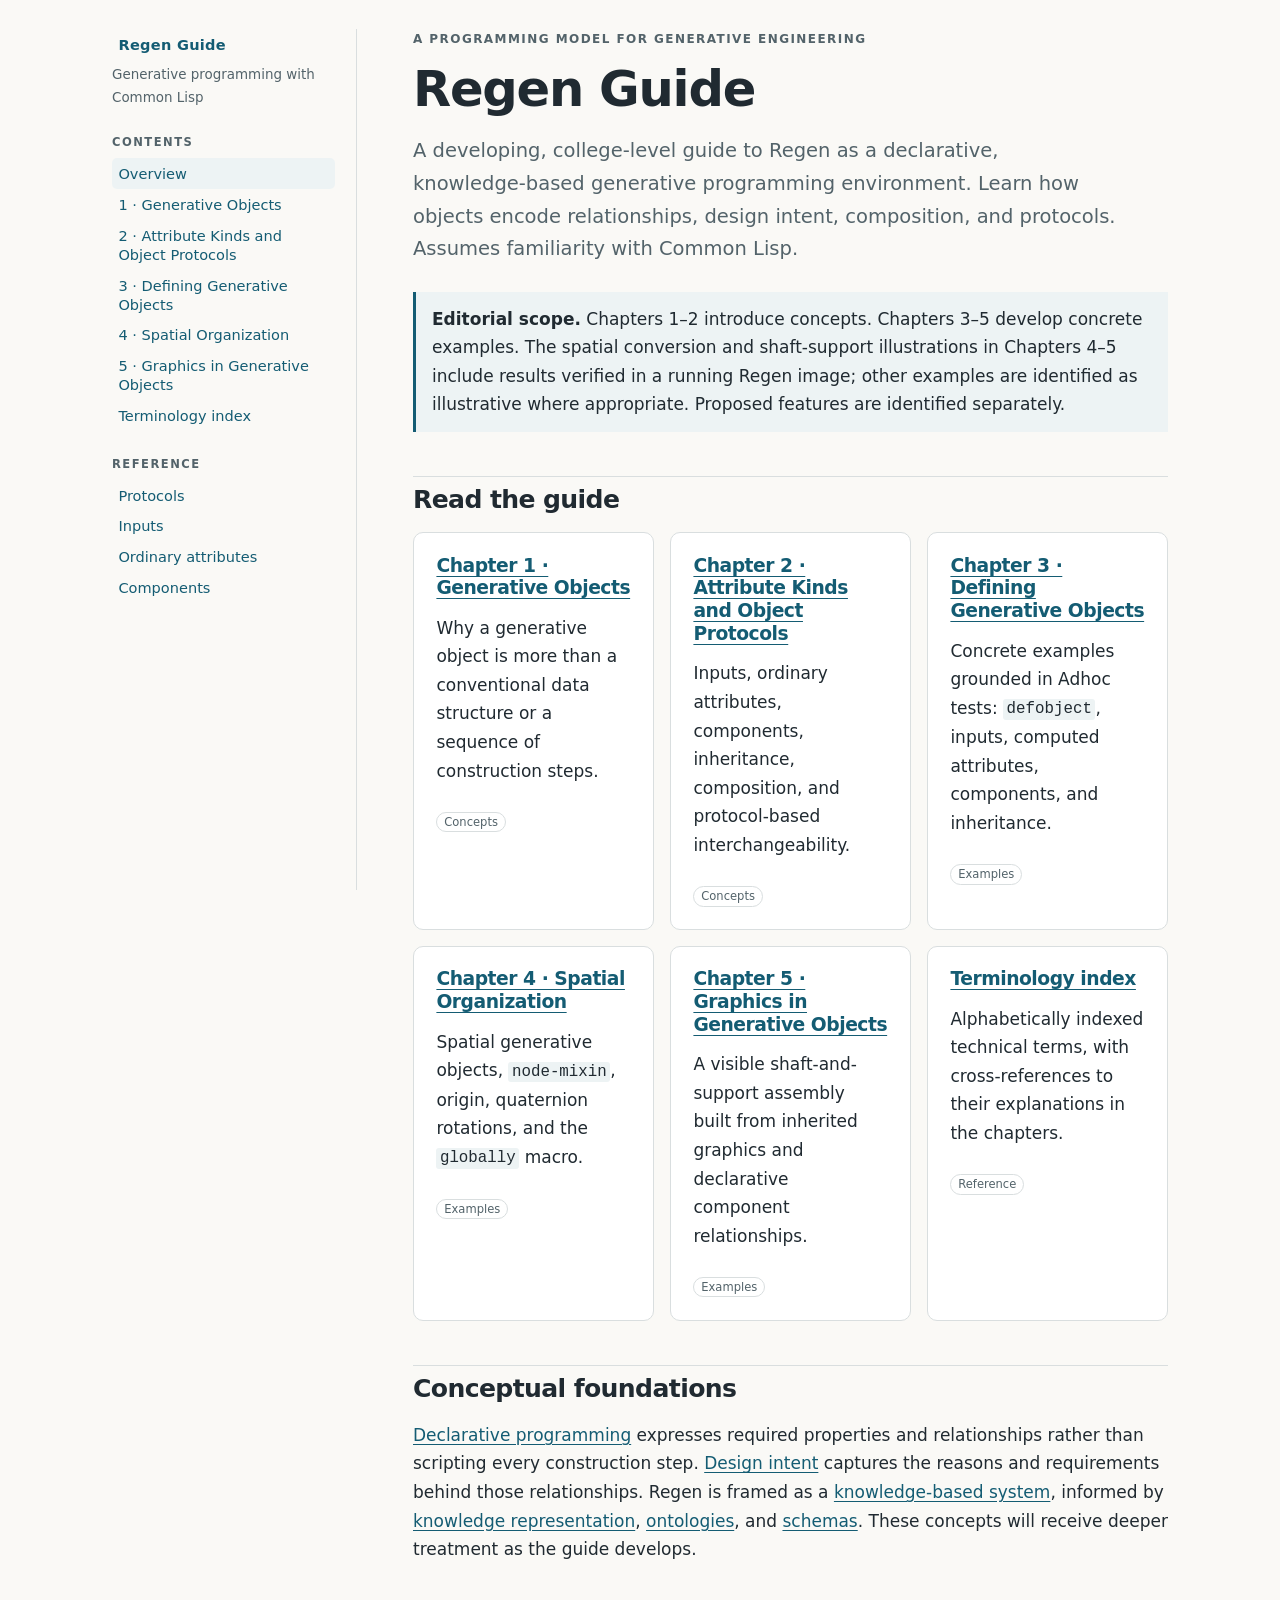
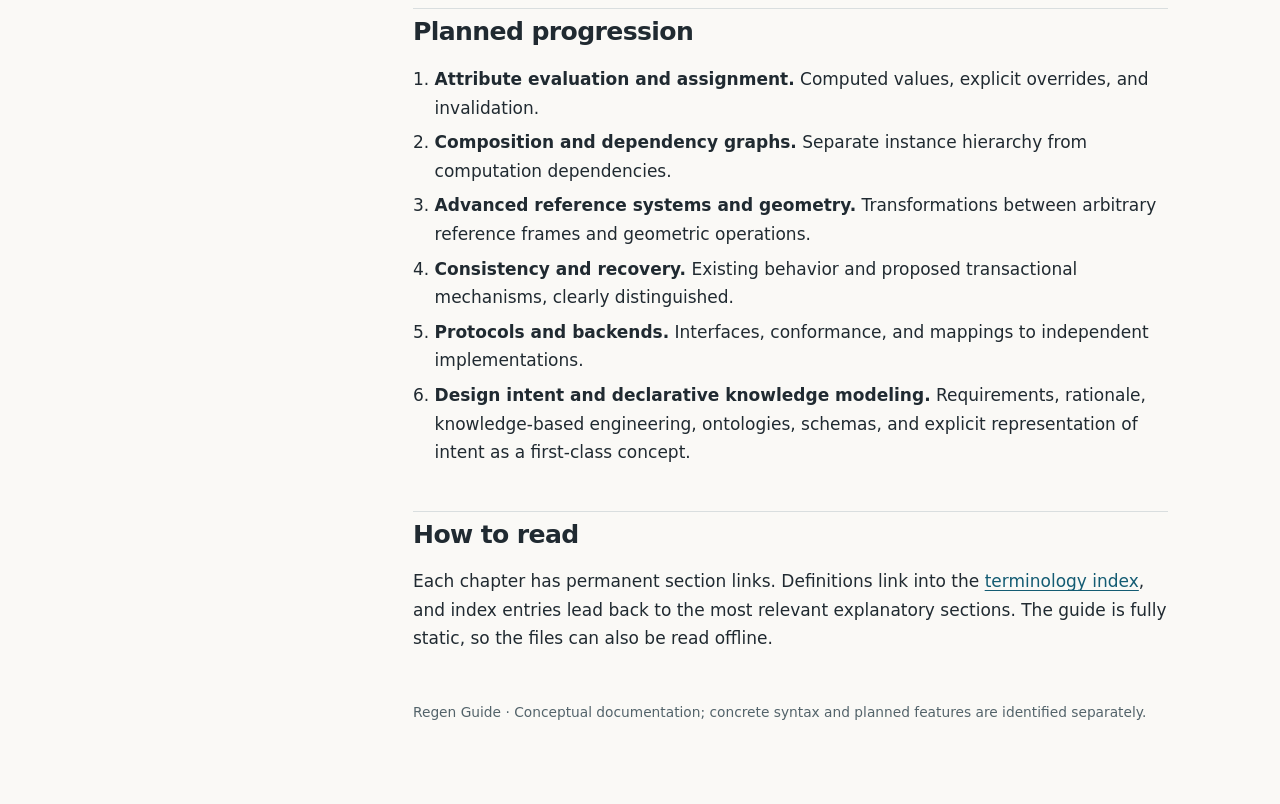
==== commit a0305abd: "Include Chapter 5 in guide navigation" ====
--- a/index.html
+++ b/index.html
@@ -1,6 +1,6 @@
 <!doctype html>
 <html lang="en"><head><meta charset="utf-8"><meta name="viewport" content="width=device-width,initial-scale=1"><meta name="description" content="Regen Guide: concepts, object protocols and terminology for generative programming with Common Lisp"><title>Home · Regen Guide</title><link rel="stylesheet" href="assets/site.css"></head>
-<body><a class="skip" href="#content">Skip to content</a><div class="layout"><aside class="sidebar" aria-label="Guide navigation"><a class="brand" href="index.html">Regen Guide</a><p class="subtitle">Generative programming with Common Lisp</p><nav class="links"><div class="nav-heading">Contents</div><a href="index.html" aria-current="page">Overview</a><a href="chapters/01-generative-objects.html">1 · Generative Objects</a><a href="chapters/02-attribute-kinds-and-object-protocols.html">2 · Attribute Kinds and Object Protocols</a><a href="chapters/03-defining-generative-objects.html">3 · Defining Generative Objects</a><a href="chapters/04-spatial-organization.html">4 · Spatial Organization</a><a href="glossary.html">Terminology index</a><div class="nav-heading">Reference</div><a href="glossary.html#protocol">Protocols</a><a href="glossary.html#input">Inputs</a><a href="glossary.html#ordinary-attribute">Ordinary attributes</a><a href="glossary.html#component">Components</a></nav></aside><main id="content"><header class="eyebrow">A programming model for generative engineering</header>
+<body><a class="skip" href="#content">Skip to content</a><div class="layout"><aside class="sidebar" aria-label="Guide navigation"><a class="brand" href="index.html">Regen Guide</a><p class="subtitle">Generative programming with Common Lisp</p><nav class="links"><div class="nav-heading">Contents</div><a href="index.html" aria-current="page">Overview</a><a href="chapters/01-generative-objects.html">1 · Generative Objects</a><a href="chapters/02-attribute-kinds-and-object-protocols.html">2 · Attribute Kinds and Object Protocols</a><a href="chapters/03-defining-generative-objects.html">3 · Defining Generative Objects</a><a href="chapters/04-spatial-organization.html">4 · Spatial Organization</a><a href="chapters/05-graphics-in-generative-objects.html">5 · Graphics in Generative Objects</a><a href="glossary.html">Terminology index</a><div class="nav-heading">Reference</div><a href="glossary.html#protocol">Protocols</a><a href="glossary.html#input">Inputs</a><a href="glossary.html#ordinary-attribute">Ordinary attributes</a><a href="glossary.html#component">Components</a></nav></aside><main id="content"><header class="eyebrow">A programming model for generative engineering</header>
 <h1>Regen Guide</h1><p class="lead">A developing, college-level guide to Regen as a declarative, knowledge-based generative programming environment. Learn how objects encode relationships, design intent, composition, and protocols. Assumes familiarity with Common Lisp.</p>
 <div class="note"><strong>Editorial scope.</strong> Chapters 1–2 introduce concepts. Chapters 3–5 develop concrete examples. The spatial conversion and shaft-support illustrations in Chapters 4–5 include results verified in a running Regen image; other examples are identified as illustrative where appropriate. Proposed features are identified separately.</div>
 <h2 id="chapters">Read the guide</h2><div class="grid">
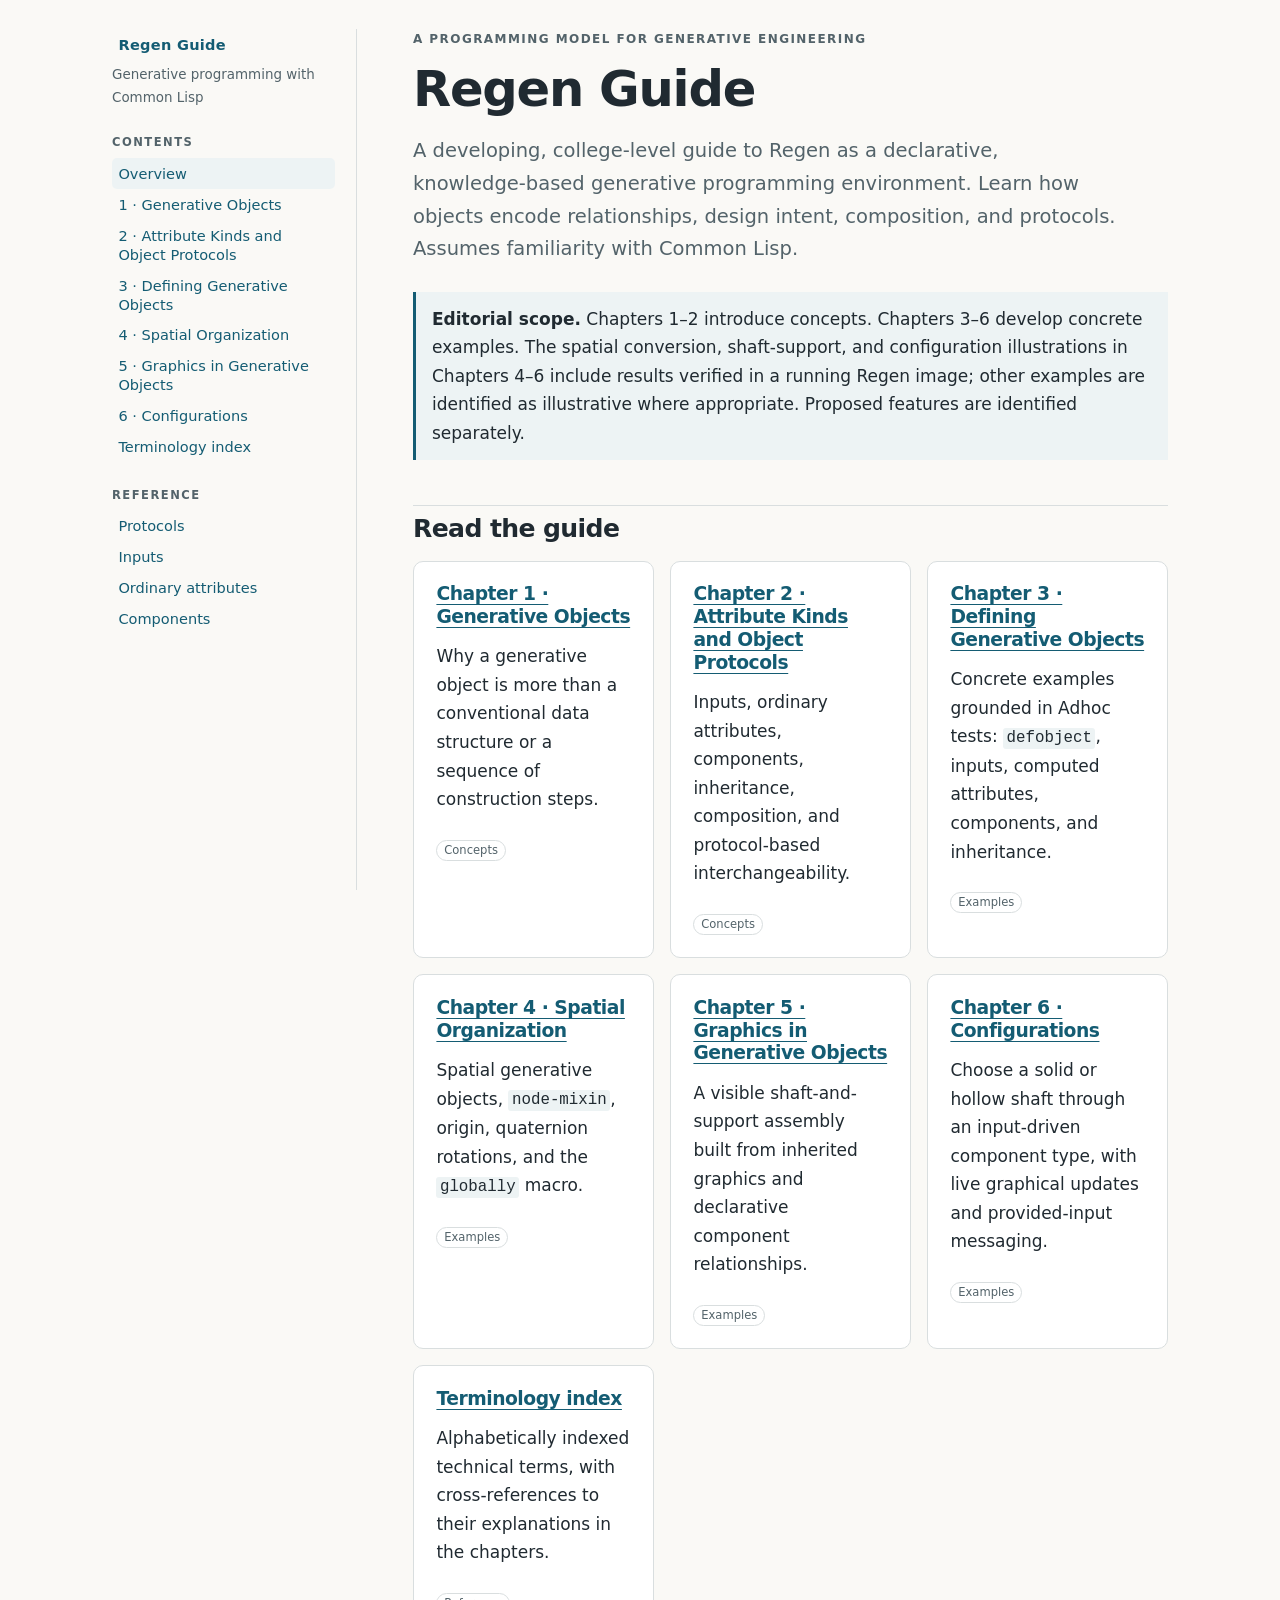
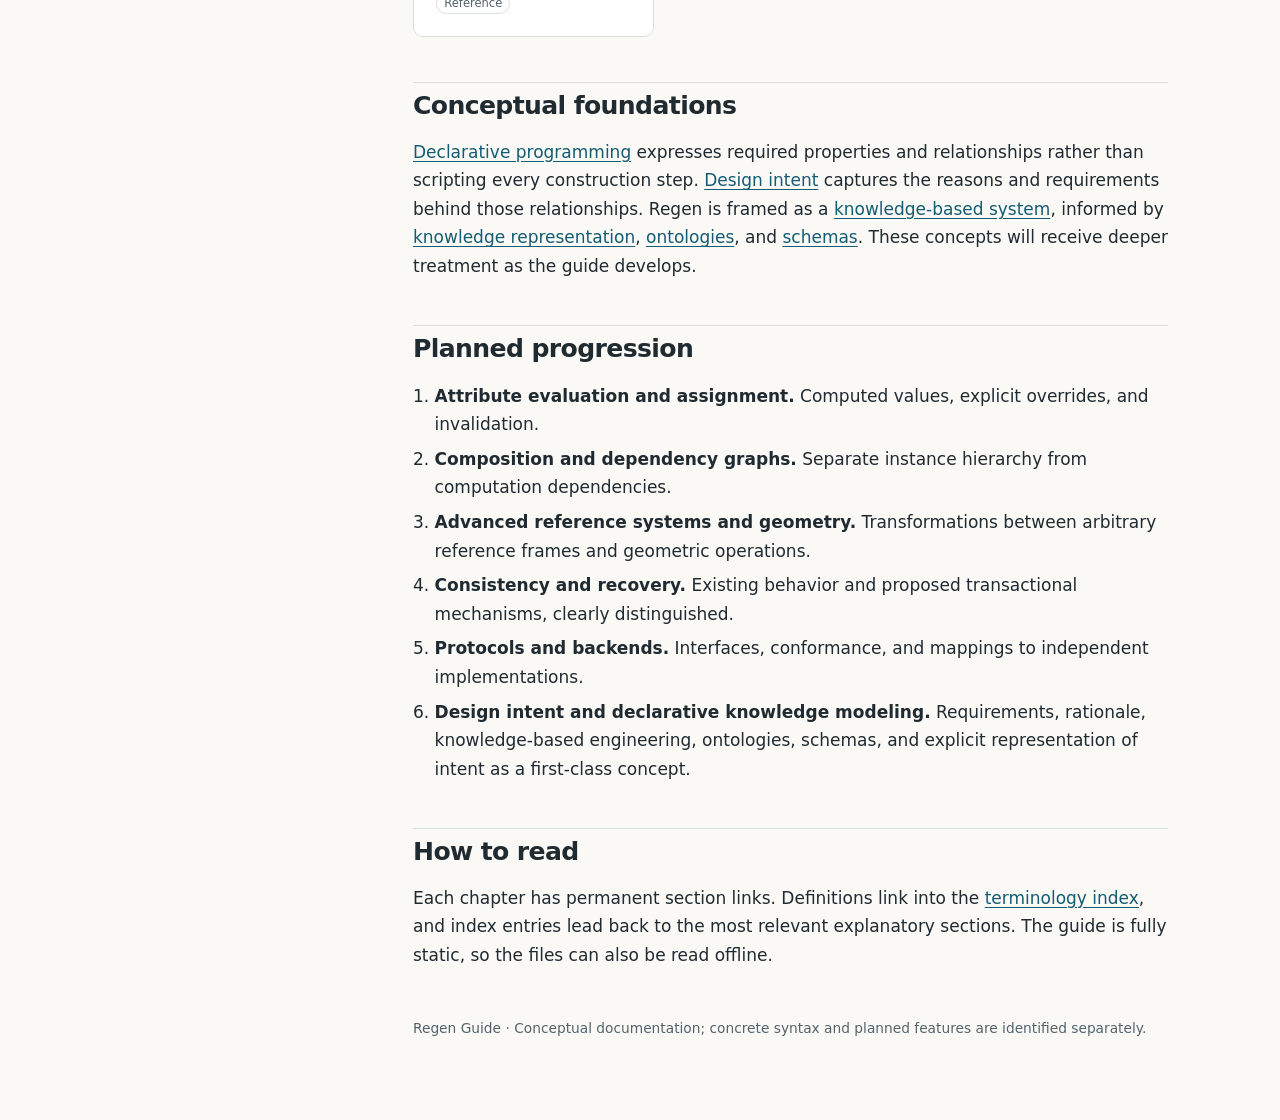
==== commit e9ecae08: "Link Chapter 6 from guide navigation and contents" ====
--- a/index.html
+++ b/index.html
@@ -1,14 +1,15 @@
 <!doctype html>
 <html lang="en"><head><meta charset="utf-8"><meta name="viewport" content="width=device-width,initial-scale=1"><meta name="description" content="Regen Guide: concepts, object protocols and terminology for generative programming with Common Lisp"><title>Home · Regen Guide</title><link rel="stylesheet" href="assets/site.css"></head>
-<body><a class="skip" href="#content">Skip to content</a><div class="layout"><aside class="sidebar" aria-label="Guide navigation"><a class="brand" href="index.html">Regen Guide</a><p class="subtitle">Generative programming with Common Lisp</p><nav class="links"><div class="nav-heading">Contents</div><a href="index.html" aria-current="page">Overview</a><a href="chapters/01-generative-objects.html">1 · Generative Objects</a><a href="chapters/02-attribute-kinds-and-object-protocols.html">2 · Attribute Kinds and Object Protocols</a><a href="chapters/03-defining-generative-objects.html">3 · Defining Generative Objects</a><a href="chapters/04-spatial-organization.html">4 · Spatial Organization</a><a href="chapters/05-graphics-in-generative-objects.html">5 · Graphics in Generative Objects</a><a href="glossary.html">Terminology index</a><div class="nav-heading">Reference</div><a href="glossary.html#protocol">Protocols</a><a href="glossary.html#input">Inputs</a><a href="glossary.html#ordinary-attribute">Ordinary attributes</a><a href="glossary.html#component">Components</a></nav></aside><main id="content"><header class="eyebrow">A programming model for generative engineering</header>
+<body><a class="skip" href="#content">Skip to content</a><div class="layout"><aside class="sidebar" aria-label="Guide navigation"><a class="brand" href="index.html">Regen Guide</a><p class="subtitle">Generative programming with Common Lisp</p><nav class="links"><div class="nav-heading">Contents</div><a href="index.html" aria-current="page">Overview</a><a href="chapters/01-generative-objects.html">1 · Generative Objects</a><a href="chapters/02-attribute-kinds-and-object-protocols.html">2 · Attribute Kinds and Object Protocols</a><a href="chapters/03-defining-generative-objects.html">3 · Defining Generative Objects</a><a href="chapters/04-spatial-organization.html">4 · Spatial Organization</a><a href="chapters/05-graphics-in-generative-objects.html">5 · Graphics in Generative Objects</a><a href="chapters/06-configurations.html">6 · Configurations</a><a href="glossary.html">Terminology index</a><div class="nav-heading">Reference</div><a href="glossary.html#protocol">Protocols</a><a href="glossary.html#input">Inputs</a><a href="glossary.html#ordinary-attribute">Ordinary attributes</a><a href="glossary.html#component">Components</a></nav></aside><main id="content"><header class="eyebrow">A programming model for generative engineering</header>
 <h1>Regen Guide</h1><p class="lead">A developing, college-level guide to Regen as a declarative, knowledge-based generative programming environment. Learn how objects encode relationships, design intent, composition, and protocols. Assumes familiarity with Common Lisp.</p>
-<div class="note"><strong>Editorial scope.</strong> Chapters 1–2 introduce concepts. Chapters 3–5 develop concrete examples. The spatial conversion and shaft-support illustrations in Chapters 4–5 include results verified in a running Regen image; other examples are identified as illustrative where appropriate. Proposed features are identified separately.</div>
+<div class="note"><strong>Editorial scope.</strong> Chapters 1–2 introduce concepts. Chapters 3–6 develop concrete examples. The spatial conversion, shaft-support, and configuration illustrations in Chapters 4–6 include results verified in a running Regen image; other examples are identified as illustrative where appropriate. Proposed features are identified separately.</div>
 <h2 id="chapters">Read the guide</h2><div class="grid">
 <section class="card"><h3><a href="chapters/01-generative-objects.html">Chapter 1 · Generative Objects</a></h3><p>Why a generative object is more than a conventional data structure or a sequence of construction steps.</p><span class="badge">Concepts</span></section>
 <section class="card"><h3><a href="chapters/02-attribute-kinds-and-object-protocols.html">Chapter 2 · Attribute Kinds and Object Protocols</a></h3><p>Inputs, ordinary attributes, components, inheritance, composition, and protocol-based interchangeability.</p><span class="badge">Concepts</span></section>
 <section class="card"><h3><a href="chapters/03-defining-generative-objects.html">Chapter 3 · Defining Generative Objects</a></h3><p>Concrete examples grounded in Adhoc tests: <code>defobject</code>, inputs, computed attributes, components, and inheritance.</p><span class="badge">Examples</span></section>
 <section class="card"><h3><a href="chapters/04-spatial-organization.html">Chapter 4 · Spatial Organization</a></h3><p>Spatial generative objects, <code>node-mixin</code>, origin, quaternion rotations, and the <code>globally</code> macro.</p><span class="badge">Examples</span></section>
 <section class="card"><h3><a href="chapters/05-graphics-in-generative-objects.html">Chapter 5 · Graphics in Generative Objects</a></h3><p>A visible shaft-and-support assembly built from inherited graphics and declarative component relationships.</p><span class="badge">Examples</span></section>
+<section class="card"><h3><a href="chapters/06-configurations.html">Chapter 6 · Configurations</a></h3><p>Choose a solid or hollow shaft through an input-driven component type, with live graphical updates and provided-input messaging.</p><span class="badge">Examples</span></section>
 <section class="card"><h3><a href="glossary.html">Terminology index</a></h3><p>Alphabetically indexed technical terms, with cross-references to their explanations in the chapters.</p><span class="badge">Reference</span></section></div>
 <h2 id="conceptual-foundations">Conceptual foundations</h2><p><a href="glossary.html#declarative-programming">Declarative programming</a> expresses required properties and relationships rather than scripting every construction step. <a href="glossary.html#design-intent">Design intent</a> captures the reasons and requirements behind those relationships. Regen is framed as a <a href="glossary.html#knowledge-based-system">knowledge-based system</a>, informed by <a href="glossary.html#knowledge-representation">knowledge representation</a>, <a href="glossary.html#ontology">ontologies</a>, and <a href="glossary.html#schema">schemas</a>. These concepts will receive deeper treatment as the guide develops.</p><h2 id="roadmap">Planned progression</h2><ol><li><strong>Attribute evaluation and assignment.</strong> Computed values, explicit overrides, and invalidation.</li><li><strong>Composition and dependency graphs.</strong> Separate instance hierarchy from computation dependencies.</li><li><strong>Advanced reference systems and geometry.</strong> Transformations between arbitrary reference frames and geometric operations.</li><li><strong>Consistency and recovery.</strong> Existing behavior and proposed transactional mechanisms, clearly distinguished.</li><li><strong>Protocols and backends.</strong> Interfaces, conformance, and mappings to independent implementations.</li><li><strong>Design intent and declarative knowledge modeling.</strong> Requirements, rationale, knowledge-based engineering, ontologies, schemas, and explicit representation of intent as a first-class concept.</li></ol>
 <h2 id="reading">How to read</h2><p>Each chapter has permanent section links. Definitions link into the <a href="glossary.html">terminology index</a>, and index entries lead back to the most relevant explanatory sections. The guide is fully static, so the files can also be read offline.</p><footer>Regen Guide · Conceptual documentation; concrete syntax and planned features are identified separately.</footer></main></div></body></html>
